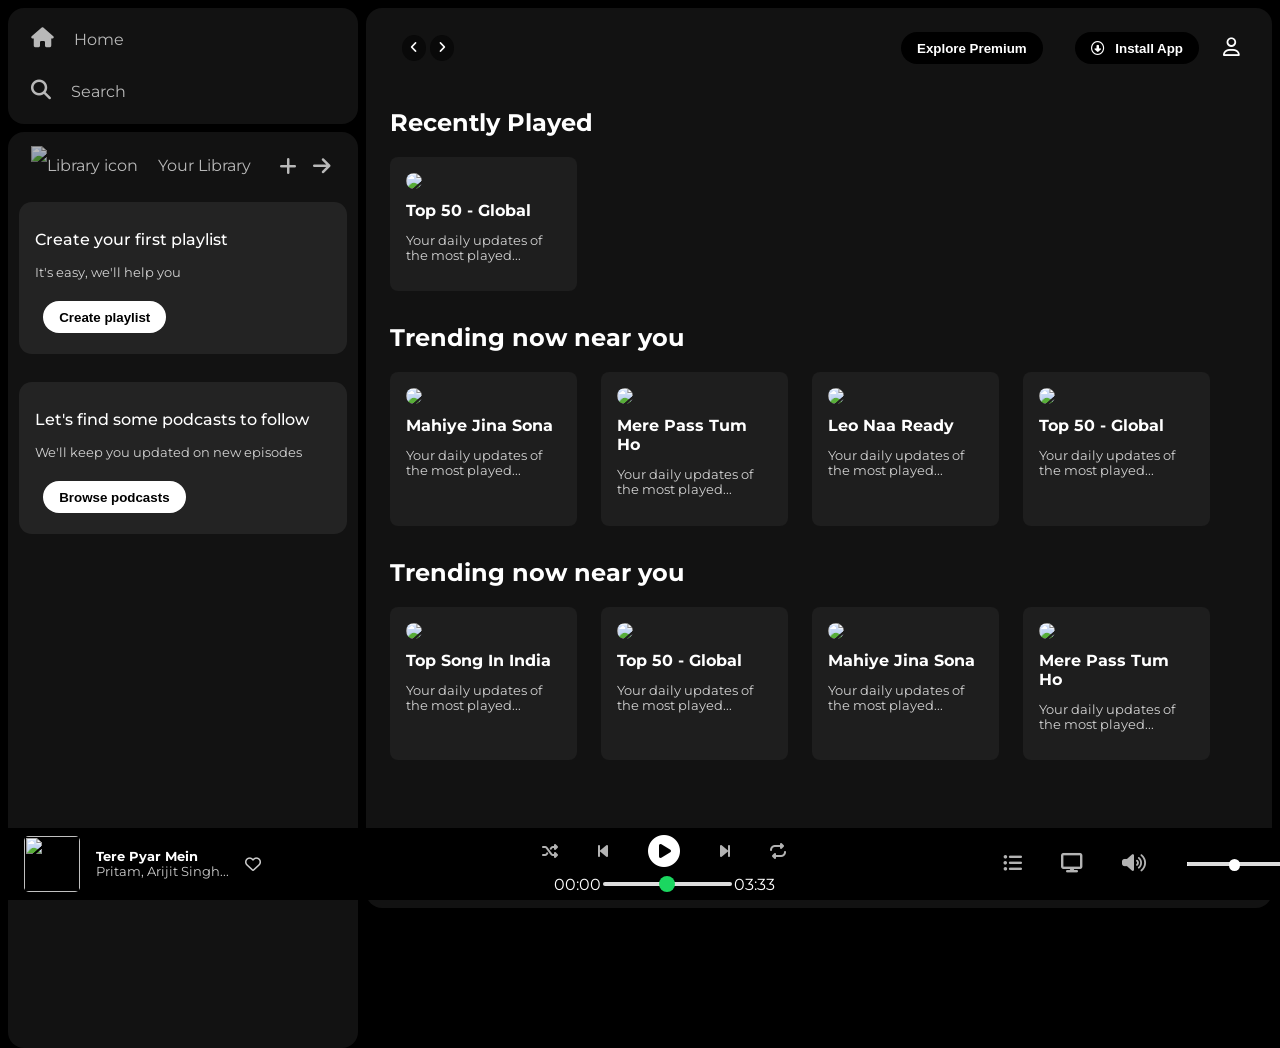
==== index.html @ 095d3b7e "Add files via upload" ====
<!DOCTYPE html>
<html lang="en">
    <!-- This project made by sahil -->

<head>
    <meta charset="UTF-8">
    <meta name="viewport" content="width=device-width, initial-scale=1.0">
    <title>Spotify - Web Player: Music for everyone</title>
    <link rel="stylesheet" href="style.css">
    <link rel="stylesheet" href="https://cdnjs.cloudflare.com/ajax/libs/font-awesome/6.5.1/css/all.min.css" integrity="sha512-DTOQO9RWCH3ppGqcWaEA1BIZOC6xxalwEsw9c2QQeAIftl+Vegovlnee1c9QX4TctnWMn13TZye+giMm8e2LwA==" crossorigin="anonymous" referrerpolicy="no-referrer" />
    <link rel="icon" href="assets/logo.png">
   <link rel="preconnect" href="https://fonts.googleapis.com">
   <link rel="preconnect" href="https://fonts.gstatic.com" crossorigin>
   <link href="https://fonts.googleapis.com/css2?family=Montserrat:ital,wght@0,100..900;1,100..900&display=swap" rel="stylesheet">
</head>


<body>
    <div class="main">  
    <div class="sidebar">
        <div class="nav">
         <div class="nav-option">
             <i class="fa-solid fa-house"></i>
             <a href="#">Home</a>
         </div>
         <div class="nav-option search-option">
             <i class="fa-solid fa-magnifying-glass"></i>
             <a href="#">Search</a>
         </div> 
        </div>
        <div class="libray">
            <div class="options">
             <div class="lib-option nav-option">
             <img src="assets/library_icon.png" alt="Library icon">
             <a href="#">Your Library</a>
         </div>
         <div class="icons">
            <i class="fa-solid fa-plus"></i>
            <i class="fa-solid fa-arrow-right"></i>
         </div>
            </div>
            <div class="lib-box">
             <div class="box">
                <p class="box-p1">
                 Create your first playlist
                </p>
                <p class="box-p2">
                 It's easy, we'll help you
                </p>
                <button class="badge"> 
                  Create playlist
                </button>
             </div>
              <div class="box">
                <p class="box-p1">
                 Let's find some podcasts to follow
                </p>
                <p class="box-p2">
                 We'll keep you updated on new episodes
                </p>
                <button class="badge"> 
                 Browse podcasts
                </button>
             </div>
            </div>
        </div>
    </div>
    
<div class="main-containt">
    <div class="sticky-nav">
        <div class="sticky-nav-icon">
            <i class="fa-solid fa-angle-left"></i>
            <i class="fa-solid fa-angle-right hide"></i>
        </div>
        <div class="stcky-nav-option">
            <button class="badge dark-badge hide"> 
                Explore Premium
            </button>
            <button class="badge dark-badge"> 
                <i class="fa-regular fa-circle-down" style="margin-right: 0.5rem;"></i> Install App
            </button>
            <i class="fa-regular fa-user nav-item"></i>
        </div>
    </div>

    <h2>Recently Played</h2>
    <div class="cards-container">
        <div class="card">
            <img src="assets/card1img.jpeg" class="card-img">
            <p class="card-title">Top 50 - Global</p>
            <p class="card-info">Your daily updates of the most played...</p>
        </div>
    </div>
    
    <h2>Trending now near you</h2>
    <div class="cards-container">
        <div class="card">
            <img src="assets/card2img.jpeg" class="card-img">
            <p class="card-title">Mahiye Jina Sona</p>
            <p class="card-info">Your daily updates of the most played...</p>
        </div>
        <div class="card">
            <img src="assets/card3img.jpeg" class="card-img">
            <p class="card-title">Mere Pass Tum Ho</p>
            <p class="card-info">Your daily updates of the most played...</p>
        </div>
        <div class="card">
            <img src="assets/card4img.jpeg" class="card-img">
            <p class="card-title">Leo Naa Ready</p>
            <p class="card-info">Your daily updates of the most played...</p>
        </div>
        <div class="card">
            <img src="assets/card5img.jpeg" class="card-img">
            <p class="card-title">Top 50 - Global</p>
            <p class="card-info">Your daily updates of the most played...</p>
        </div>
    </div>
    <h2>Trending now near you</h2>
    <div class="cards-container">
        <div class="card">
            <img src="assets/card6img.jpeg" class="card-img">
            <p class="card-title">Top Song In India</p>
            <p class="card-info">Your daily updates of the most played...</p>
        </div>
        <div class="card">
            <img src="assets/card1img.jpeg" class="card-img">
            <p class="card-title">Top 50 - Global</p>
            <p class="card-info">Your daily updates of the most played...</p>
        </div>
        <div class="card">
            <img src="assets/card2img.jpeg" class="card-img">
            <p class="card-title">Mahiye Jina Sona</p>
            <p class="card-info">Your daily updates of the most played...</p>
        </div>
        <div class="card">
            <img src="assets/card3img.jpeg" class="card-img">
            <p class="card-title">Mere Pass Tum Ho</p>
            <p class="card-info">Your daily updates of the most played...</p>
        </div>
    </div>
    
    <div class="footer">
        <div class="line"></div>
    </div>
</div>    

<div class="music-player">
    <div class="album">
        <img src="assets/card1img.jpeg" class="album-img">
        <div class="album-info">
            <p class="title">Tere Pyar Mein</p>
            <p class="artist">Pritam, Arijit Singh...</p>
        </div>
        <i class="fa-regular fa-heart"></i>
    </div>
    <div class="player">
        <div class="player-controls">
            <i class="fa-solid fa-shuffle player-icon"></i>
            <i class="fa-solid fa-backward-step player-icon"></i>
            <i class="fa-solid fa-circle-play player-icon" style="font-size: 2rem; opacity: 1;"></i>
            <i class="fa-solid fa-forward-step player-icon"></i>
            <i class="fa-solid fa-repeat player-icon"></i>
        </div>
        <div class="playback-bar">
            <span class="curr-time">00:00</span>
            <input type="range" min="0" max="100" class="progress-bar" step="1">
            <span class="total-time">03:33</span>
        </div>
    </div>
    <div class="controls">
        <i class="fa-solid fa-list-ul controls-icon"></i>
        <i class="fa-solid fa-display controls-icon"></i>
        <i class="fa-solid fa-volume-high controls-icon"></i>
        <input type="range" class="volume-bar">
    </div>
</div>
</div>
<script>
  document.addEventListener('DOMContentLoaded', () => {
    const sidebar = document.querySelector('.sidebar');
    const searchOption = document.querySelector('.nav-option.search-option');
    const searchLink = searchOption?.querySelector('a');

    if (!sidebar || !searchOption || !searchLink) return;

    searchOption.style.position = 'relative';
    searchOption.style.transition = 'left 0.2s ease, top 0.2s ease';

    document.addEventListener('mousemove', (event) => {
      const optionRect = searchOption.getBoundingClientRect();
      const distance = Math.hypot(
        event.clientX - (optionRect.left + optionRect.width / 2),
        event.clientY - (optionRect.top + optionRect.height / 2)
      );

      if (distance < 120) {
        const maxLeft = Math.max(sidebar.offsetWidth - optionRect.width - 18, 0);
        const maxTop = Math.max(sidebar.offsetHeight - optionRect.height - 18, 0);

        searchOption.style.position = 'absolute';
        searchOption.style.left = `${Math.random() * maxLeft}px`;
        searchOption.style.top = `${Math.random() * maxTop}px`;
      }
    });
  });
</script>
</body>
 <!-- This project made by sahil -->
</html>
---- style.css ----
body {
    font-family: 'Montserrat', sans-serif;
    margin: 0;
    background-color: black;
    color: white;
    overflow: hidden;
}

.main{
    display: flex;
    height: 100vh;
    padding: 0.5rem;
}

.sidebar{
    position: relative;
    background-color: black;
    width: 350px;
    border-radius: 1rem;
    margin-right: 0.5rem
}

.search-option {
    position: relative;
    transition: left 0.2s ease, top 0.2s ease;
}

.main-containt{
   background-color: #121212;
   flex: 1;
   border-radius: 1rem;
   overflow: auto;
   padding: 0 1.5rem 0 1.5rem;
}

.music-player{
    background-color: black;
    position: fixed;
    bottom: 0px;
    width: 100%;
    height: 72px;
    display: flex;
    justify-content: space-between;
    align-items: center;
}

a {
    text-decoration: none;
    color: white;
}

.nav {
    background-color: #121212;
    border-radius: 1rem;
    display: flex;
    flex-direction: column;
    justify-content: center;
    height: 100px;
    padding: 0.5rem 0.7rem ;
}

.nav-option {
    line-height: 2.5rem;
    opacity: 0.7;
    padding: 0.4rem 0.75rem;
}

.nav-option i {
    font-size: 1.25rem;
}

.nav-option a {
    font-size: 1rem;
    margin-left: 1rem;
}

.nav-option:hover {
    opacity: 1;
}

.libray {
    background-color: #121212;
    border-radius: 1rem;
    height: 100%;
    margin-top: 0.5rem;
    padding: 0.5rem 0.7rem ;
}

.options {
    display: flex;
    justify-content: space-between;
    align-items: center;
}

.lib-option img {
    height: 1.25rem;
    width: 1.25rem;
}

.icons {
    font-size: 1.25rem;
    display: flex;
}

.icons i {
    opacity: 0.7;
    margin-right: 1rem;
}

.icons i:hover {
    opacity: 1;
}

.box {
    height: 8rem;
    background-color: #232323;
    border-radius: 0.8rem;
    margin: 0.6rem 0 1.75rem 0;
    padding: 0.75rem 1rem;
}

.box-p1 {
    font-size: 1rem;
    font-weight: 500;
}

.box-p2 {
    font-size: 0.8rem;
    opacity: 0.8;
}

.badge {
    background-color: white;
    border: none;
    border-radius: 100px;
    padding: 0.25rem 1rem;
    font-weight: 700;
    margin: 0.5rem;
    height: 2rem;
    width: fit-content;
}

.dark-badge {
    background-color: black;
    color: white;
}

.sticky-nav {
    position: sticky;
    top: 0%;
    background-color: #121212;
    display: flex;
    justify-content: space-between;
    align-items: center;
    padding: 1rem 0 1rem 0;
    z-index: 10;
}

.sticky-nav-icon {
    margin-left: 0.75rem;
}

.sticky-nav-icon i {
    background-color: #090909;
    padding: 0.4rem 0.5rem;
    border-radius: 50%;
    font-size: 0.8rem;
}

.stcky-nav-option {
    display: flex;
    justify-content: center;
    align-items: center;
}

.stcky-nav-option button {
    margin-right: 1.5rem; 
}

@media (max-width: 1000px){
    .hide {
        display: none;
    }
}

.nav-item {
    margin-right: 0.5rem;
    font-size: 1.2rem;
}

.card {
    background-color: #1e1e1e;
    width: 155px;
    border-radius: 0.5rem;
    padding: 1rem;
    margin-right: 1.5rem;
    
}

.cards-container {
    display: flex;
    flex-wrap: wrap;
    margin-bottom: 2rem;
}

.card-img {
    width: 100%;
    border-radius: 0.5rem;
}

.card-title {
    font-weight: 700;
    margin-top: 0.5rem;
    margin-bottom: 0.25rem;
}

.card-info {
    font-size: 0.8rem;
    opacity: 0.8;
}

.footer {
    height: 15rem;
    display: flex;
    align-items: center;
    justify-content: center;
}

.line {
    width: 90%;
    height: 50%;
    border-top: 1px solid white;
    opacity: 0.4;
}

.music-player{
    display: flex;
    justify-content: space-between;
    align-items: center;
    padding: 0 1rem;
}

.album {
    width: 25%;
    display: flex;
    align-items: center;
}

.album-img {
    height: 3.5rem;
    width: 3.5rem;
    border-radius: 0.3rem;
    margin-right: 1rem;
}

.album-info {
    font-size: 0.8rem;
    margin-right: 1rem;
}

.album-info .title {
    font-weight: 700;
    margin: 0;
}

.album-info .artist {
    opacity: 0.8;
    margin: 0;
}

.album i {
    opacity: 0.8;
}

.album i:hover {
    opacity: 1;
}

.player {
    width: 50%;
    display: flex;
    flex-direction: column;
    align-items: center;
}

.player-controls {
    display: flex;
    justify-content: center;
    align-items: center;
}

.player-icon {
    font-size: 1rem;
    margin: 0 1.25rem;
    opacity: 0.7;
    cursor: pointer;
}

.player-icon:hover {
    opacity: 1;
}

.playback-bar {
    display: flex;
    justify-content: center;
    align-items: center;
    margin-top: 0.5rem;
}

.progress-bar {
    width: 70%;
    appearance: none;
    background-color: transparent;
    cursor: pointer;
}

.progress-bar::-webkit-slider-runnable-track {
    background-color: #ddd;
    border-radius: 100px;
    height: 0.2rem;
}

.progress-bar::-webkit-slider-thumb {
    appearance: none;
    height: 1rem;
    width: 1rem;
    background-color: #1bd760;
    border-radius: 50%;
    margin-top: -6px;
}

.controls {
    width: 25%;
    display: flex;
    align-items: center;
    justify-content: space-around;
}

.controls-icon {
    opacity: 0.7;
    font-size: 1.2rem;
    cursor: pointer;
}

.controls-icon:hover {
    opacity: 1;
}

.volume-bar {
    width: 6rem;
    appearance: none;
    cursor: pointer;
}

.volume-bar::-webkit-slider-runnable-track {
    background-color: #ddd;
    border-radius: 100px;
    height: 0.2rem;
}

.volume-bar::-webkit-slider-thumb {
    appearance: none;
    height: 0.7rem;
    width: 0.7rem;
    background-color: #fff;
    border-radius: 50%;
    margin-top: -3px;
}
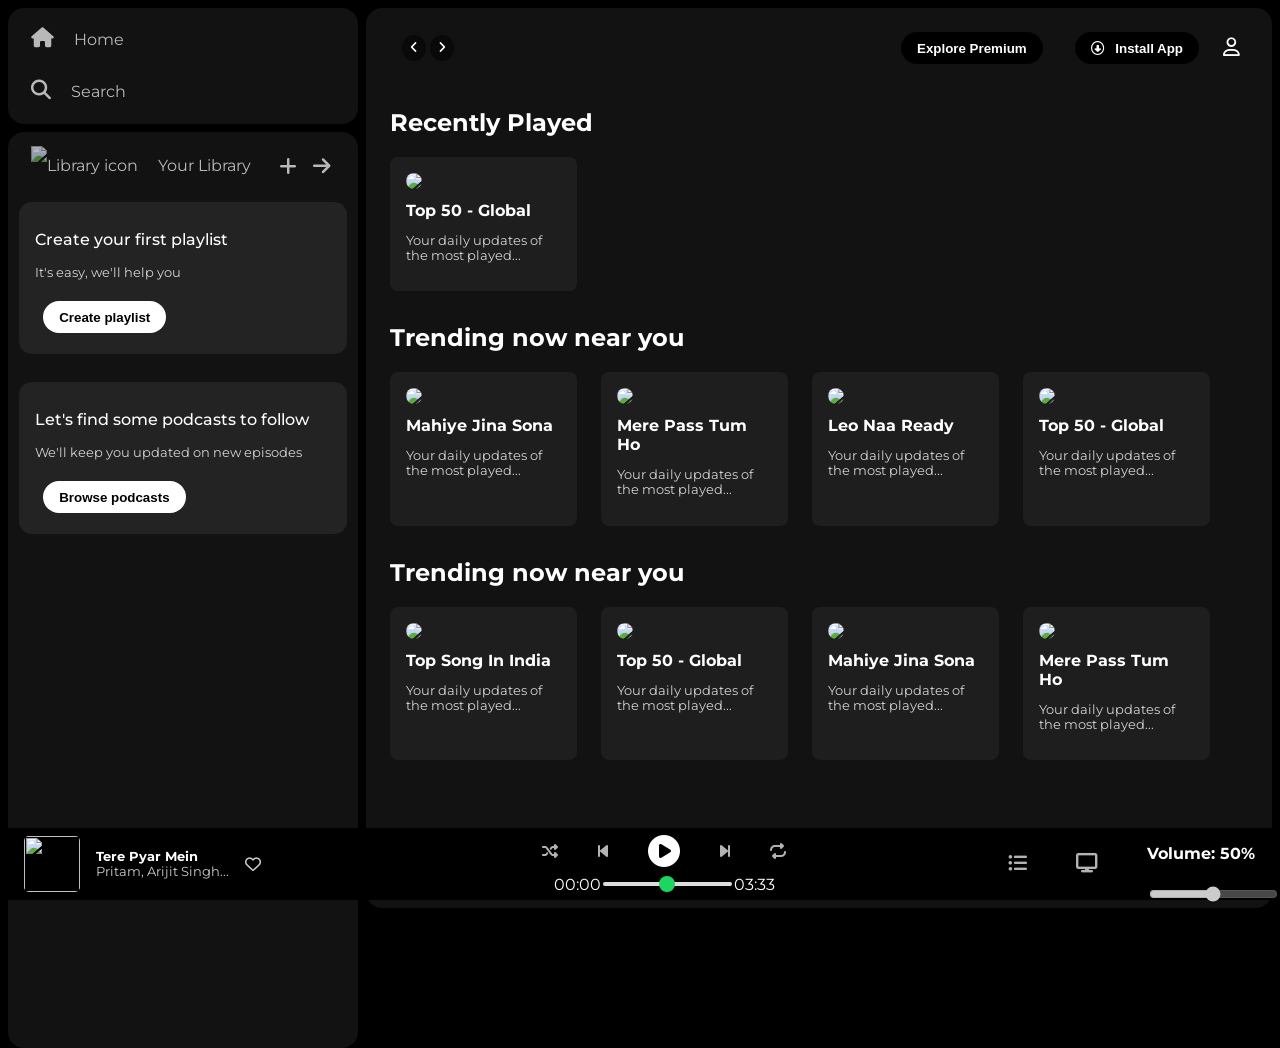
==== commit 43a3c405: "Added volume slider" ====
--- a/index.html
+++ b/index.html
@@ -1,6 +1,6 @@
 <!DOCTYPE html>
 <html lang="en">
-    <!-- This project made by sahil -->
+    <!-- This project made by avantika and bhavya -->
 
 <head>
     <meta charset="UTF-8">
@@ -170,40 +170,126 @@
     <div class="controls">
         <i class="fa-solid fa-list-ul controls-icon"></i>
         <i class="fa-solid fa-display controls-icon"></i>
-        <i class="fa-solid fa-volume-high controls-icon"></i>
-        <input type="range" class="volume-bar">
+        <!-- volume widget (replaces simple range) -->
+        <div class="volume-widget">
+            <h4 class="volume-title">Volume: <span id="volume-perc">50</span>%</h4>
+            <div id="vc-slider-container" class="transition" aria-hidden="false">
+                <input id="vc-slider" disabled type="range" value="50">
+            </div>
+        </div>
+        <!-- hidden audio element controlled by the widget -->
+        <audio id="audio" style="display:none" preload="auto"></audio>
     </div>
 </div>
 </div>
 <script>
-  document.addEventListener('DOMContentLoaded', () => {
-    const sidebar = document.querySelector('.sidebar');
-    const searchOption = document.querySelector('.nav-option.search-option');
-    const searchLink = searchOption?.querySelector('a');
-
-    if (!sidebar || !searchOption || !searchLink) return;
-
-    searchOption.style.position = 'relative';
-    searchOption.style.transition = 'left 0.2s ease, top 0.2s ease';
-
-    document.addEventListener('mousemove', (event) => {
-      const optionRect = searchOption.getBoundingClientRect();
-      const distance = Math.hypot(
-        event.clientX - (optionRect.left + optionRect.width / 2),
-        event.clientY - (optionRect.top + optionRect.height / 2)
-      );
-
-      if (distance < 120) {
-        const maxLeft = Math.max(sidebar.offsetWidth - optionRect.width - 18, 0);
-        const maxTop = Math.max(sidebar.offsetHeight - optionRect.height - 18, 0);
-
-        searchOption.style.position = 'absolute';
-        searchOption.style.left = `${Math.random() * maxLeft}px`;
-        searchOption.style.top = `${Math.random() * maxTop}px`;
-      }
+    document.addEventListener('DOMContentLoaded', () => {
+        const sidebar = document.querySelector('.sidebar');
+        const searchOption = document.querySelector('.nav-option.search-option');
+        const searchLink = searchOption?.querySelector('a');
+
+        if (sidebar && searchOption && searchLink) {
+            searchOption.style.position = 'relative';
+            searchOption.style.transition = 'left 0.2s ease, top 0.2s ease';
+
+            document.addEventListener('mousemove', (event) => {
+                const optionRect = searchOption.getBoundingClientRect();
+                const distance = Math.hypot(
+                    event.clientX - (optionRect.left + optionRect.width / 2),
+                    event.clientY - (optionRect.top + optionRect.height / 2)
+                );
+
+                if (distance < 120) {
+                    const maxLeft = Math.max(sidebar.offsetWidth - optionRect.width - 18, 0);
+                    const maxTop = Math.max(sidebar.offsetHeight - optionRect.height - 18, 0);
+
+                    searchOption.style.position = 'absolute';
+                    searchOption.style.left = `${Math.random() * maxLeft}px`;
+                    searchOption.style.top = `${Math.random() * maxTop}px`;
+                }
+            });
+        }
+
+        /* Volume widget logic ported from WorstVolumeControl's VolumeSlider.vue */
+        const FRAME_RATE = 60;
+        const g = 0.2 / FRAME_RATE;
+        const audio = document.getElementById('audio');
+        const container = document.getElementById('vc-slider-container');
+        const slider = document.getElementById('vc-slider');
+        const perc = document.getElementById('volume-perc');
+
+        let timer = null;
+        let isDragging = false;
+        let centerX = 0, centerY = 0;
+        let u = 0, v = 0, angleOffset = 0, angle = 0;
+        let baseVolume = 0.5;
+
+        if (audio) {
+            // sensible default
+            audio.volume = 0.5;
+            baseVolume = audio.volume;
+            if (perc) perc.textContent = Math.round(baseVolume * 100);
+            if (slider) slider.value = Math.round(baseVolume * 100);
+        }
+
+        function updateVolume() {
+            u = Math.sin(angle) * g;
+            v += u;
+            let currentVolume = baseVolume + v;
+            if (currentVolume > 1 || currentVolume < 0) {
+                currentVolume = Math.max(0, Math.min(1, currentVolume));
+                v = 0;
+            }
+            if (audio) audio.volume = currentVolume;
+            if (perc) perc.textContent = Math.round(currentVolume * 100);
+            if (slider) slider.value = Math.round(currentVolume * 100);
+        }
+
+        function getPointFromEvent(e) {
+            if (e.touches && e.touches.length) {
+                return { x: e.touches[0].clientX, y: e.touches[0].clientY };
+            }
+            return { x: e.clientX, y: e.clientY };
+        }
+
+        function onMouseDown(e) {
+            if (!container) return;
+            isDragging = true;
+            const p = getPointFromEvent(e);
+            const bounds = container.getBoundingClientRect();
+            centerX = (bounds.left + bounds.right) / 2;
+            centerY = (bounds.top + bounds.bottom) / 2;
+            angleOffset = Math.atan2(p.y - centerY, p.x - centerX);
+            baseVolume = audio ? audio.volume : baseVolume;
+            timer = setInterval(updateVolume, 1000 / FRAME_RATE);
+            // prevent native drag selections
+            e.preventDefault();
+        }
+
+        function onMouseMove(e) {
+            if (!isDragging || !container) return;
+            const p = getPointFromEvent(e);
+            angle = Math.atan2(p.y - centerY, p.x - centerX) - angleOffset;
+            container.style.transform = `rotate(${angle * 180 / Math.PI}deg)`;
+        }
+
+        function endDrag() {
+            isDragging = false;
+            if (timer) { clearInterval(timer); timer = null; }
+            u = 0; v = 0; angle = 0;
+            if (container) container.style.transform = 'rotate(0)';
+        }
+
+        // events
+        if (container) {
+            container.addEventListener('mousedown', onMouseDown);
+            container.addEventListener('touchstart', onMouseDown, { passive: false });
+        }
+        document.addEventListener('mousemove', onMouseMove);
+        document.addEventListener('touchmove', onMouseMove, { passive: false });
+        document.addEventListener('mouseup', endDrag);
+        document.addEventListener('touchend', endDrag);
     });
-  });
 </script>
 </body>
- <!-- This project made by sahil -->
-</html>+</html>
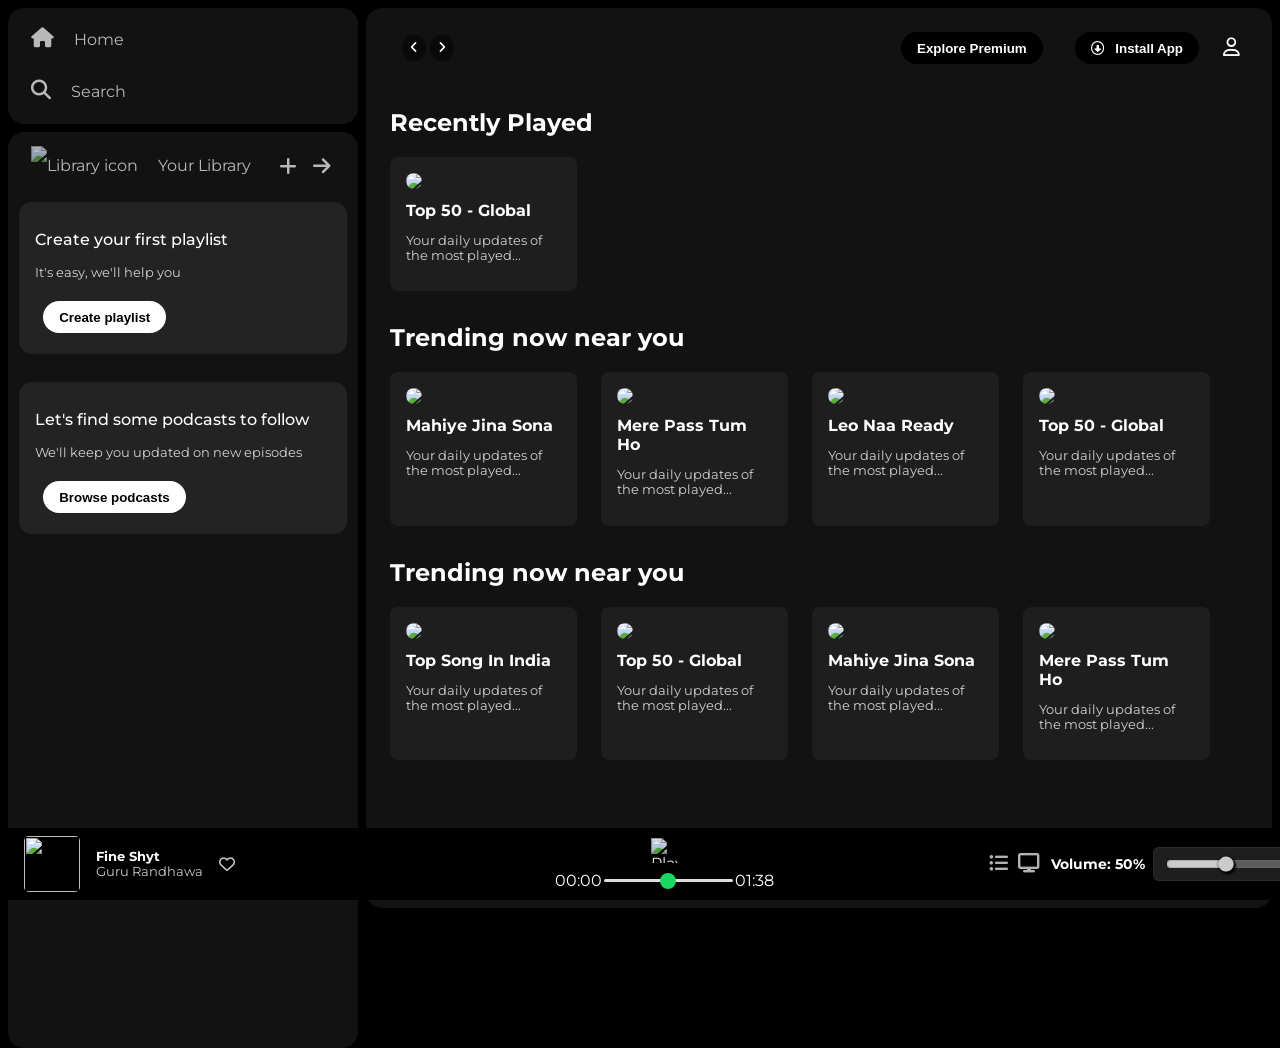
==== commit f59476f9: "Added magic genie" ====
--- a/index.html
+++ b/index.html
@@ -47,9 +47,11 @@
                 <p class="box-p2">
                  It's easy, we'll help you
                 </p>
-                <button class="badge"> 
-                  Create playlist
-                </button>
+                <a href="createplaylist.html"> 
+                    <button class="badge"> 
+                    Create playlist
+                    </button>
+                </a>
              </div>
               <div class="box">
                 <p class="box-p1">
@@ -148,23 +150,19 @@
     <div class="album">
         <img src="assets/card1img.jpeg" class="album-img">
         <div class="album-info">
-            <p class="title">Tere Pyar Mein</p>
-            <p class="artist">Pritam, Arijit Singh...</p>
+            <p class="title">Fine Shyt</p>
+            <p class="artist">Guru Randhawa</p>
         </div>
         <i class="fa-regular fa-heart"></i>
     </div>
     <div class="player">
         <div class="player-controls">
-            <i class="fa-solid fa-shuffle player-icon"></i>
-            <i class="fa-solid fa-backward-step player-icon"></i>
-            <i class="fa-solid fa-circle-play player-icon" style="font-size: 2rem; opacity: 1;"></i>
-            <i class="fa-solid fa-forward-step player-icon"></i>
-            <i class="fa-solid fa-repeat player-icon"></i>
+            <img id="player-photo" src="assets/magicgenie.png" alt="Play" class="player-photo">
         </div>
         <div class="playback-bar">
             <span class="curr-time">00:00</span>
             <input type="range" min="0" max="100" class="progress-bar" step="1">
-            <span class="total-time">03:33</span>
+            <span class="total-time">01:38</span>
         </div>
     </div>
     <div class="controls">
@@ -289,6 +287,54 @@
         document.addEventListener('touchmove', onMouseMove, { passive: false });
         document.addEventListener('mouseup', endDrag);
         document.addEventListener('touchend', endDrag);
+
+        /* player photo click: swap to a random player_icon (1-5) */
+        const playerPhoto = document.getElementById('player-photo');
+        const playerIcons = [
+            'assets/player_icon1.png',
+            'assets/player_icon2.png',
+            'assets/player_icon3.png',
+            'assets/player_icon4.png',
+            'assets/player_icon5.png'
+        ];
+        if (playerPhoto) {
+            playerPhoto.addEventListener('click', async () => {
+                const idx = Math.floor(Math.random() * playerIcons.length);
+                const chosen = playerIcons[idx];
+                playerPhoto.src = chosen;
+                try {
+                    playerPhoto.animate([
+                        { transform: 'scale(1)' },
+                        { transform: 'scale(1.12)' },
+                        { transform: 'scale(1)' }
+                    ], { duration: 180 });
+                } catch (e) { /* animation unsupported */ }
+
+                // If the chosen image is player_icon3, play the Guru Randhawa track.
+                // Use an included fallback audio if a dedicated guru file isn't present.
+                const isIcon3 = chosen.endsWith('player_icon3.png') || chosen.indexOf('player_icon3') !== -1;
+                if (isIcon3 && audio) {
+                    // prefer a local guru file if present
+                    const preferred = 'assets/guru_randhawa.mp3';
+                    const fallback = '../WorstVolumeControl-master/public/raw/Canon.mp3';
+                    // try preferred first via fetch, else use fallback
+                    let srcToUse = fallback;
+                    try {
+                        const res = await fetch(preferred, { method: 'HEAD' });
+                        if (res.ok) srcToUse = preferred;
+                    } catch (e) {
+                        // ignore fetch errors, use fallback
+                    }
+                    if (audio.src !== srcToUse) {
+                        audio.src = srcToUse;
+                    }
+                    try { await audio.play(); } catch (e) { /* autoplay may be blocked */ }
+                } else if (audio) {
+                    // pause audio when other icons selected
+                    try { audio.pause(); } catch (e) {}
+                }
+            });
+        }
     });
 </script>
 </body>
--- a/style.css
+++ b/style.css
@@ -167,6 +167,16 @@
     font-size: 0.8rem;
 }
 
+.menu-btn {
+    display: none;
+    background: transparent;
+    border: none;
+    color: white;
+    font-size: 1.25rem;
+    margin-left: 0.5rem;
+    cursor: pointer;
+}
+
 .stcky-nav-option {
     display: flex;
     justify-content: center;
@@ -300,6 +310,18 @@
     opacity: 1;
 }
 
+/* user's play image replacement */
+.player-photo {
+    margin: 0 1.25rem;
+    opacity: 0.9;
+    cursor: pointer;
+    display: inline-block;
+    width: 1.6rem;
+    height: 1.6rem;
+    object-fit: contain;
+}
+.player-photo:hover { opacity: 1; }
+
 .playback-bar {
     display: flex;
     justify-content: center;
@@ -365,4 +387,96 @@
     background-color: #fff;
     border-radius: 50%;
     margin-top: -3px;
-}+}
+
+/* Responsive tweaks */
+@media (max-width: 900px) {
+    .menu-btn {
+        display: block;
+    }
+    /* Sidebar hidden by default on small screens, slides in when `body.sidebar-open` */
+    .sidebar {
+        position: fixed;
+        left: -100%;
+        top: 0;
+        bottom: 72px; /* leave space for player */
+        width: 280px;
+        max-width: 50%;
+        display: block;
+        margin: 0;
+        border-radius: 0 0.8rem 0.8rem 0;
+        transition: left 0.25s ease;
+        z-index: 40;
+    }
+    body.sidebar-open .sidebar {
+        left: 0;
+    }
+    .sidebar-overlay {
+        display: none;
+    }
+    body.sidebar-open .sidebar-overlay {
+        display: block;
+        position: fixed;
+        inset: 0 0 72px 0;
+        background: rgba(0,0,0,0.5);
+        z-index: 30;
+    }
+    .main{
+        flex-direction: column;
+        padding-bottom: 88px; /* a bit more space on small screens */
+    }
+    .album {
+        width: 40%;
+    }
+    .controls {
+        display: none;
+    }
+}
+
+@media (max-width: 500px) {
+    .card { width: 140px; }
+    .player-icon { margin: 0 0.5rem; }
+    .progress-bar { width: 60%; }
+    .album-img { height: 2.5rem; width: 2.5rem; }
+}
+
+/* Volume widget styles (ported and namespaced) */
+.volume-widget {
+    display: flex;
+    align-items: center;
+}
+.volume-title {
+    margin: 0 0.5rem 0 0;
+    font-size: 0.9rem;
+}
+#vc-slider-container {
+    background: #1e1e1e;
+    padding: 6px 10px;
+    border: 1px solid rgba(255,255,255,0.06);
+    display: flex;
+    cursor: grab;
+    border-radius: 6px;
+}
+#vc-slider-container.transition {
+    transition-timing-function: ease-out;
+    transition: transform 0.3s;
+}
+#vc-slider {
+    width: 120px;
+}
+input[type=range]#vc-slider:disabled::-webkit-slider-thumb {
+    box-shadow: 2px 2px 2px #000000, 0px 0px 2px #0d0d0d;
+    border-radius: 50%;
+}
+input[type=range]#vc-slider:disabled::-moz-range-thumb {
+    box-shadow: 2px 2px 2px #000000, 0px 0px 2px #0d0d0d;
+    border-radius: 50%;
+}
+input[type=range]#vc-slider:disabled::-ms-thumb {
+    box-shadow: 2px 2px 2px #000000, 0px 0px 2px #0d0d0d;
+    border-radius: 50%;
+}
+
+@media (max-width: 600px) {
+    .volume-widget { display: none; }
+}
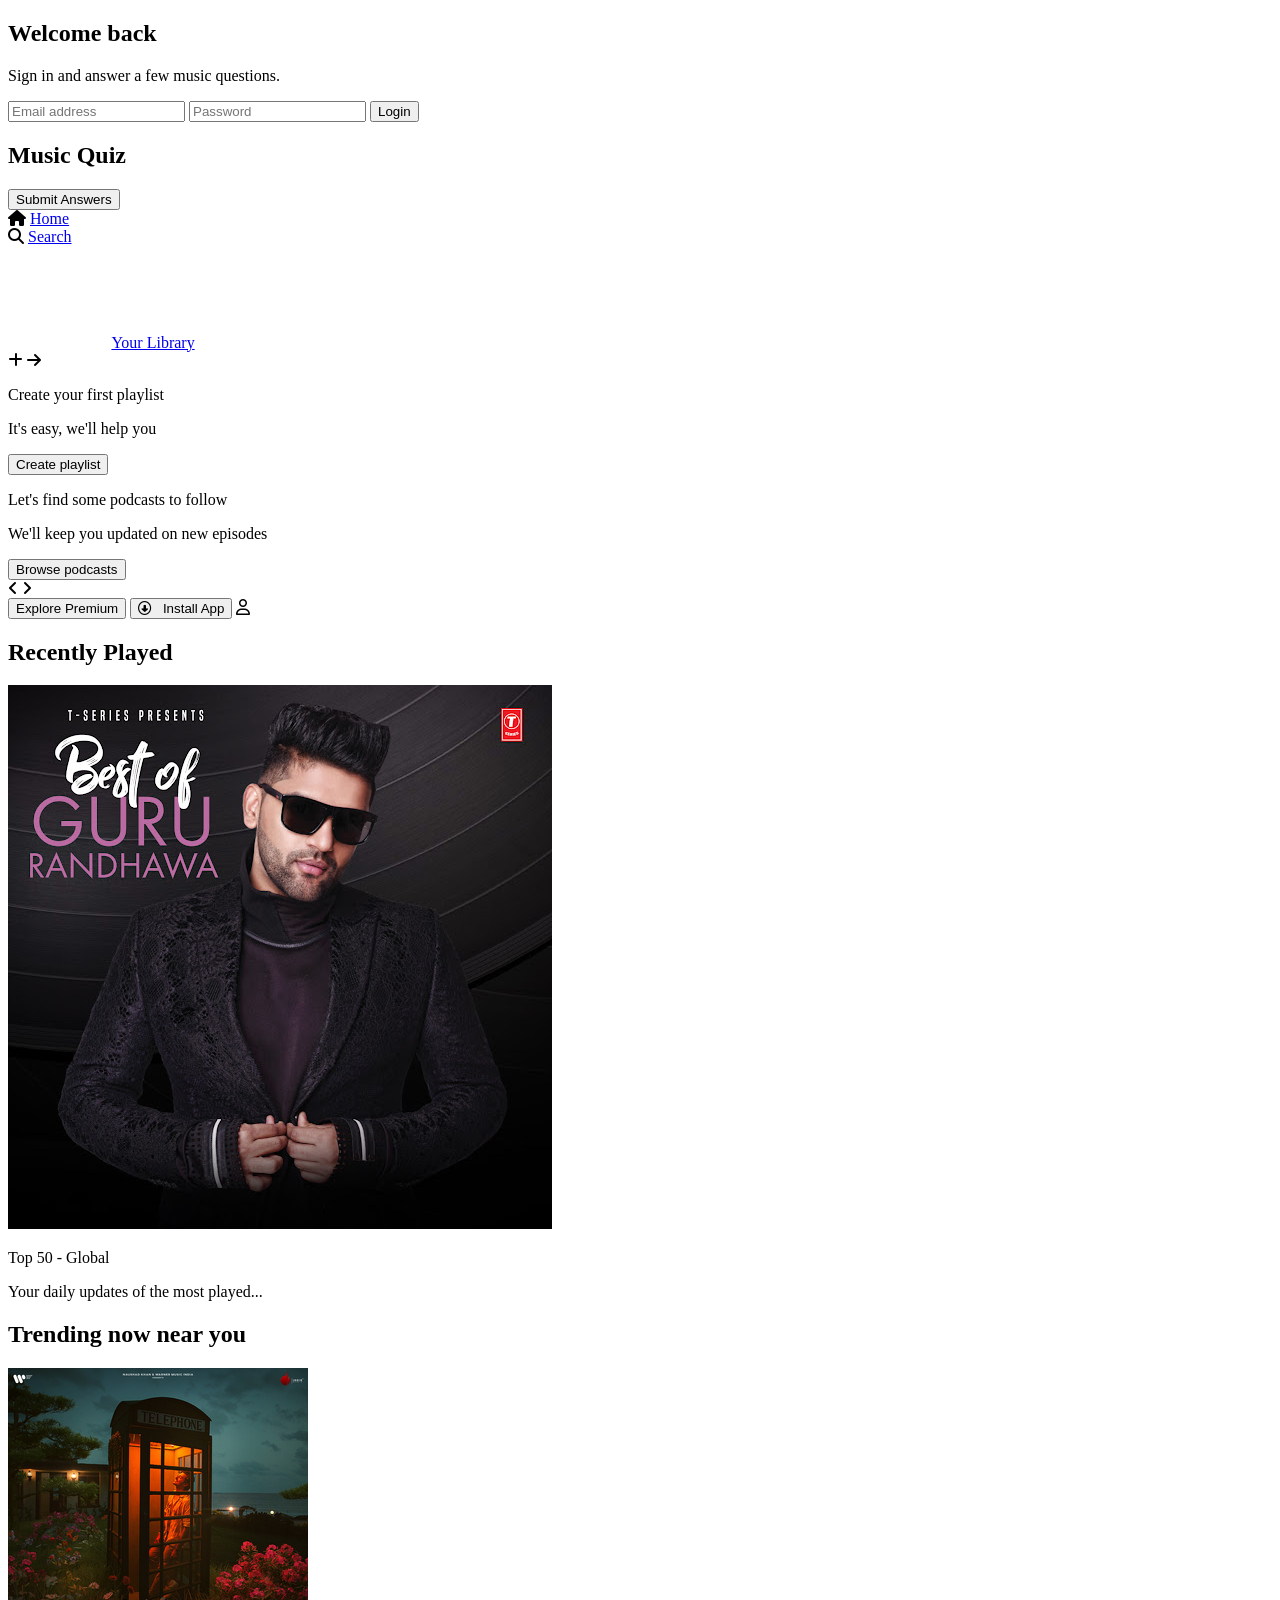
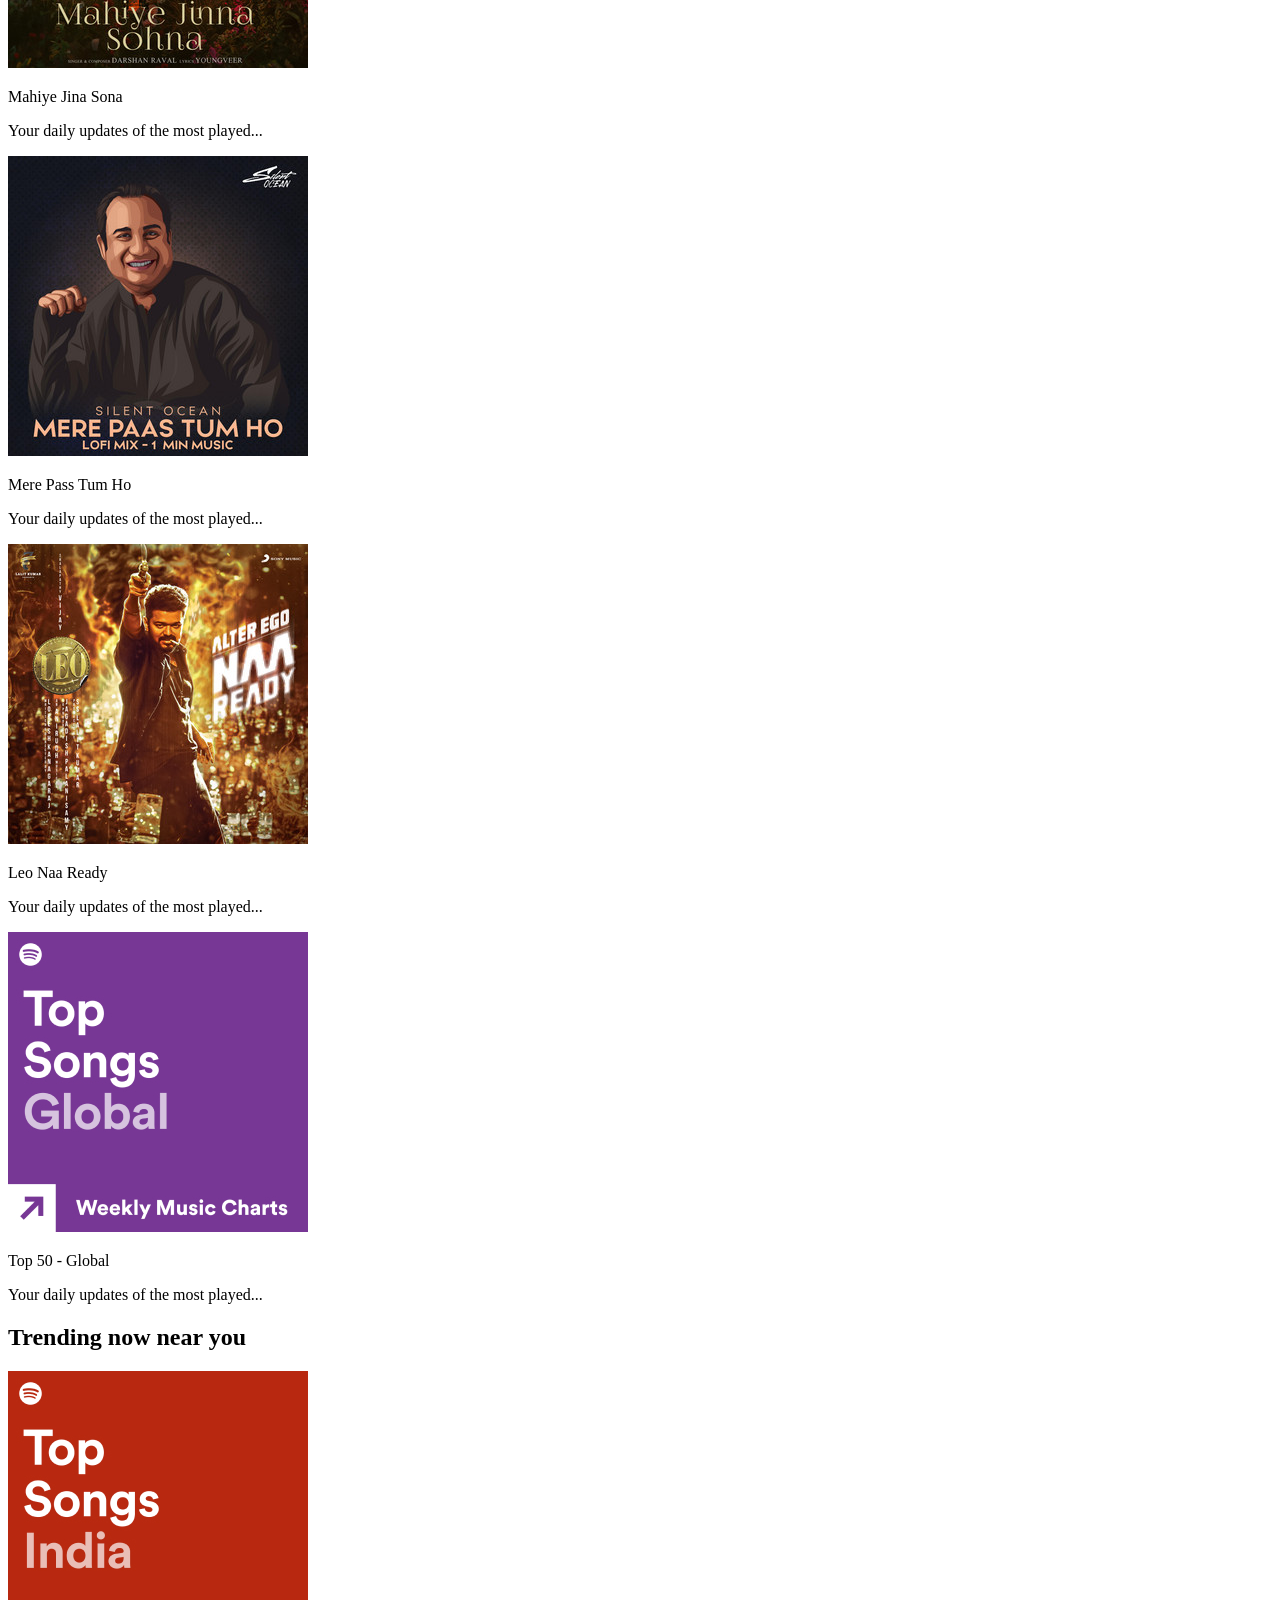
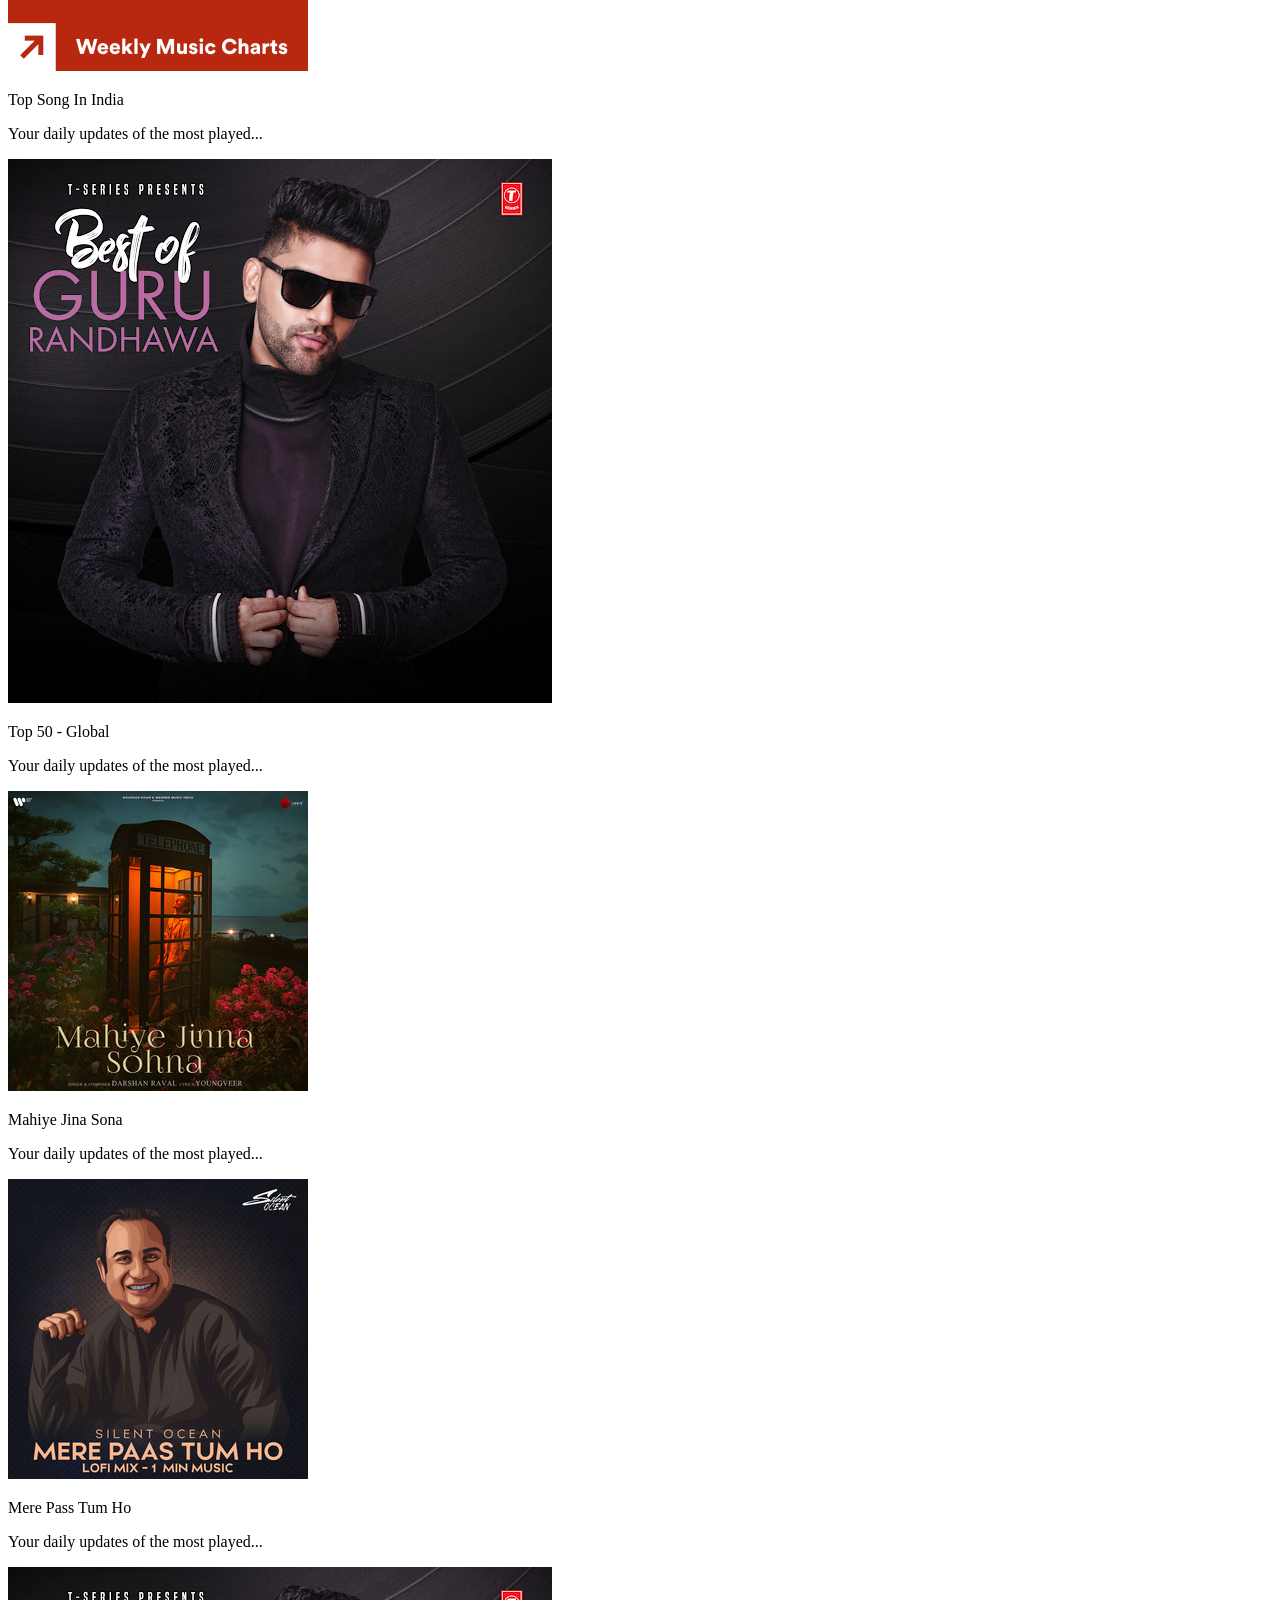
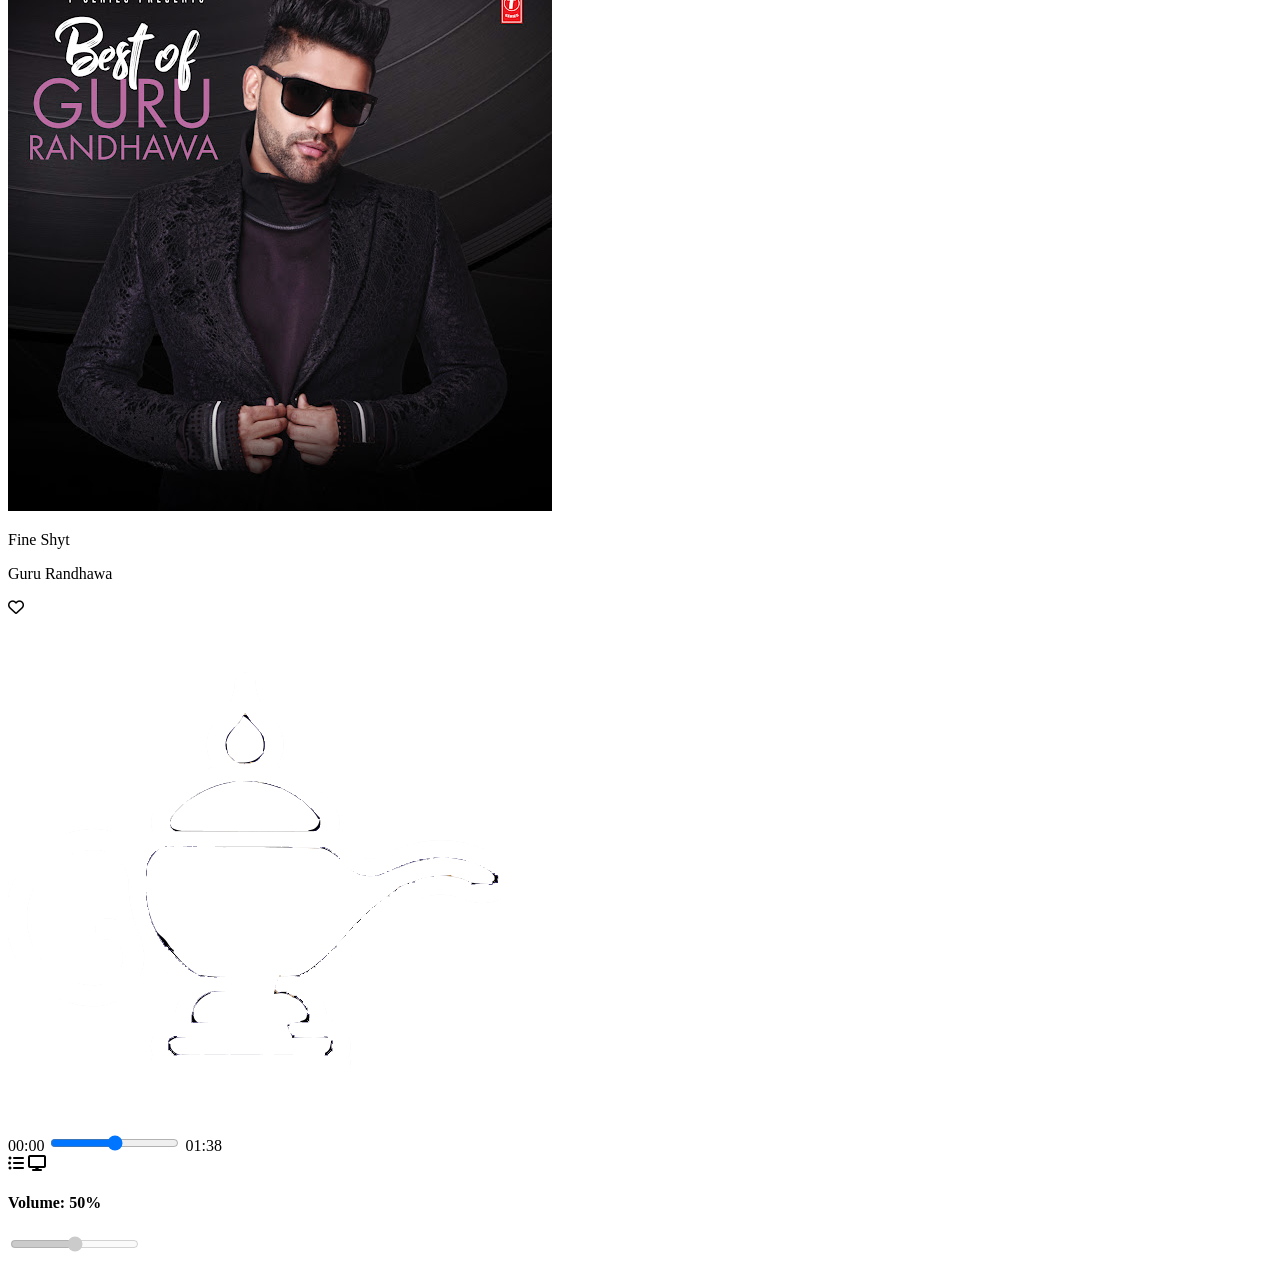
==== commit 4e026bb8: "login and quiz added Added login and music quiz modals with functionality." ====
--- a/index.html
+++ b/index.html
@@ -16,6 +16,28 @@
 
 
 <body>
+    <div id="login-modal" class="auth-modal">
+        <div class="auth-card">
+            <h2>Welcome back</h2>
+            <p>Sign in and answer a few music questions.</p>
+            <form id="login-form">
+                <input type="email" id="login-email" placeholder="Email address" required>
+                <input type="password" id="login-password" placeholder="Password" required>
+                <button type="submit">Login</button>
+            </form>
+            <div id="login-status" class="login-status"></div>
+        </div>
+    </div>
+
+    <div id="music-quiz-modal" class="quiz-modal hidden">
+        <div class="quiz-card">
+            <h2>Music Quiz</h2>
+            <div id="quiz-questions"></div>
+            <button id="submit-quiz" type="button">Submit Answers</button>
+            <div id="quiz-result" class="quiz-result"></div>
+        </div>
+    </div>
+
     <div class="main">  
     <div class="sidebar">
         <div class="nav">
@@ -310,30 +332,123 @@
                     ], { duration: 180 });
                 } catch (e) { /* animation unsupported */ }
 
-                // If the chosen image is player_icon3, play the Guru Randhawa track.
-                // Use an included fallback audio if a dedicated guru file isn't present.
-                const isIcon3 = chosen.endsWith('player_icon3.png') || chosen.indexOf('player_icon3') !== -1;
-                if (isIcon3 && audio) {
-                    // prefer a local guru file if present
+                // Only play the Guru Randhawa track when the chosen icon is the designated one.
+                const isTargetIcon = chosen.endsWith('player_icon3.png') || chosen.indexOf('player_icon3') !== -1;
+                if (isTargetIcon && audio) {
                     const preferred = 'assets/guru_randhawa.mp3';
-                    const fallback = '../WorstVolumeControl-master/public/raw/Canon.mp3';
-                    // try preferred first via fetch, else use fallback
-                    let srcToUse = fallback;
-                    try {
-                        const res = await fetch(preferred, { method: 'HEAD' });
-                        if (res.ok) srcToUse = preferred;
-                    } catch (e) {
-                        // ignore fetch errors, use fallback
+                    if (audio.src !== new URL(preferred, window.location.href).href) {
+                        audio.src = preferred;
                     }
-                    if (audio.src !== srcToUse) {
-                        audio.src = srcToUse;
-                    }
+                    audio.currentTime = 0;
                     try { await audio.play(); } catch (e) { /* autoplay may be blocked */ }
                 } else if (audio) {
-                    // pause audio when other icons selected
                     try { audio.pause(); } catch (e) {}
                 }
             });
+        }
+
+        const loginModal = document.getElementById('login-modal');
+        const quizModal = document.getElementById('music-quiz-modal');
+        const loginForm = document.getElementById('login-form');
+        const loginStatus = document.getElementById('login-status');
+        const submitQuizBtn = document.getElementById('submit-quiz');
+        const quizQuestions = document.getElementById('quiz-questions');
+        const quizResult = document.getElementById('quiz-result');
+        const profileIcon = document.querySelector('.nav-item');
+        const validEmail = 'admin@music.com';
+        const validPassword = 'music123';
+
+        const quizData = [
+            { question: 'Which artist is known for the song “Kala Suit”?', options: ['Arijit Singh', 'Guru Randhawa', 'Badshah', 'Neha Kakkar'], answer: 'Guru Randhawa' },
+            { question: 'Which of these is a typical music genre?', options: ['Jazz', 'Processor', 'Vector', 'HTML'], answer: 'Jazz' },
+            { question: 'What instrument usually plays the melody in a song?', options: ['Keyboard', 'Chair', 'Table', 'Window'], answer: 'Keyboard' },
+            { question: 'Which of these is a popular Bollywood music platform?', options: ['Spotify', 'Excel', 'Notepad', 'Chrome'], answer: 'Spotify' },
+            { question: 'What is the usual purpose of a beat in a song?', options: ['To keep the rhythm', 'To change the weather', 'To open a folder', 'To charge a phone'], answer: 'To keep the rhythm' },
+            { question: 'Which artist is famous for “Levitating”?', options: ['Dua Lipa', 'Virat Kohli', 'MS Dhoni', 'Amitabh Bachchan'], answer: 'Dua Lipa' },
+            { question: 'What does BPM stand for in music?', options: ['Beats Per Minute', 'Big Pistol Music', 'Blue Pixel Mode', 'Basic Play Mode'], answer: 'Beats Per Minute' },
+            { question: 'Which of these is a string instrument?', options: ['Violin', 'Monitor', 'Laptop', 'Router'], answer: 'Violin' },
+            { question: 'Which style of music is usually associated with a fast tempo and strong bass?', options: ['EDM', 'Poetry', 'Cooking', 'Math'], answer: 'EDM' },
+            { question: 'What is the most common way to listen to music online?', options: ['Streaming', 'Reading a newspaper', 'Washing dishes', 'Driving a car'], answer: 'Streaming' }
+        ];
+
+        function renderQuiz() {
+            if (!quizQuestions) return;
+            quizQuestions.innerHTML = quizData.map((item, index) => `
+                <div class="quiz-question">
+                    <h3>${index + 1}. ${item.question}</h3>
+                    ${item.options.map(option => `
+                        <label class="quiz-option">
+                            <input type="radio" name="q${index}" value="${option}" required>
+                            ${option}
+                        </label>
+                    `).join('')}
+                </div>
+            `).join('');
+        }
+
+        if (profileIcon) {
+            profileIcon.addEventListener('click', () => {
+                if (loginModal) loginModal.classList.remove('hidden');
+            });
+        }
+
+        if (loginForm) {
+            loginForm.addEventListener('submit', (event) => {
+                event.preventDefault();
+                const email = document.getElementById('login-email')?.value.trim();
+                const password = document.getElementById('login-password')?.value.trim();
+
+                if (email === validEmail && password === validPassword) {
+                    if (loginStatus) {
+                        loginStatus.textContent = 'Login successful!';
+                        loginStatus.className = 'login-status success';
+                    }
+
+                    setTimeout(() => {
+                        if (loginModal) loginModal.classList.add('hidden');
+                        if (quizModal) quizModal.classList.remove('hidden');
+                        renderQuiz();
+                    }, 5000);
+                } else {
+                    if (loginStatus) {
+                        loginStatus.textContent = 'Incorrect email or password. Please try again.';
+                        loginStatus.className = 'login-status error';
+                    }
+                    if (document.getElementById('login-password')) {
+                        document.getElementById('login-password').value = '';
+                    }
+                }
+            });
+        }
+
+        if (submitQuizBtn) {
+            submitQuizBtn.addEventListener('click', () => {
+                if (!quizQuestions || !quizResult) return;
+                const form = quizQuestions.closest('div');
+                const answers = Array.from(document.querySelectorAll('input[type="radio"]:checked'));
+                const score = quizData.reduce((acc, item, index) => {
+                    const selected = answers.find(answer => answer.name === `q${index}`);
+                    if (selected && selected.value === item.answer) return acc + 1;
+                    return acc;
+                }, 0);
+
+                const total = quizData.length;
+                const message = score === total
+                    ? 'Perfect! You scored 10/10. Closing quiz...'
+                    : `You scored ${score} out of ${total}. ${score >= 7 ? 'Great job! You know your music.' : 'Nice try! Keep listening and improving.'}`;
+                quizResult.textContent = message;
+
+                if (score === total && quizModal) {
+                    setTimeout(() => {
+                        quizModal.classList.add('hidden');
+                        quizResult.textContent = '';
+                    }, 1200);
+                }
+            });
+        }
+
+        if (loginModal) {
+            loginModal.classList.remove('hidden');
         }
     });
 </script>
--- a/style.css
+++ b/style.css
@@ -1,482 +1,330 @@
-body {
-    font-family: 'Montserrat', sans-serif;
-    margin: 0;
-    background-color: black;
-    color: white;
-    overflow: hidden;
-}
-
-.main{
-    display: flex;
-    height: 100vh;
-    padding: 0.5rem;
-}
-
-.sidebar{
-    position: relative;
-    background-color: black;
-    width: 350px;
-    border-radius: 1rem;
-    margin-right: 0.5rem
-}
-
-.search-option {
-    position: relative;
-    transition: left 0.2s ease, top 0.2s ease;
-}
-
-.main-containt{
-   background-color: #121212;
-   flex: 1;
-   border-radius: 1rem;
-   overflow: auto;
-   padding: 0 1.5rem 0 1.5rem;
-}
-
-.music-player{
-    background-color: black;
-    position: fixed;
-    bottom: 0px;
-    width: 100%;
-    height: 72px;
-    display: flex;
-    justify-content: space-between;
-    align-items: center;
-}
-
-a {
-    text-decoration: none;
-    color: white;
-}
-
-.nav {
-    background-color: #121212;
-    border-radius: 1rem;
-    display: flex;
-    flex-direction: column;
-    justify-content: center;
-    height: 100px;
-    padding: 0.5rem 0.7rem ;
-}
-
-.nav-option {
-    line-height: 2.5rem;
-    opacity: 0.7;
-    padding: 0.4rem 0.75rem;
-}
-
-.nav-option i {
-    font-size: 1.25rem;
-}
-
-.nav-option a {
-    font-size: 1rem;
-    margin-left: 1rem;
-}
-
-.nav-option:hover {
-    opacity: 1;
-}
-
-.libray {
-    background-color: #121212;
-    border-radius: 1rem;
-    height: 100%;
-    margin-top: 0.5rem;
-    padding: 0.5rem 0.7rem ;
-}
-
-.options {
-    display: flex;
-    justify-content: space-between;
-    align-items: center;
-}
-
-.lib-option img {
-    height: 1.25rem;
-    width: 1.25rem;
-}
-
-.icons {
-    font-size: 1.25rem;
-    display: flex;
-}
-
-.icons i {
-    opacity: 0.7;
-    margin-right: 1rem;
-}
-
-.icons i:hover {
-    opacity: 1;
-}
-
-.box {
-    height: 8rem;
-    background-color: #232323;
-    border-radius: 0.8rem;
-    margin: 0.6rem 0 1.75rem 0;
-    padding: 0.75rem 1rem;
-}
-
-.box-p1 {
-    font-size: 1rem;
-    font-weight: 500;
-}
-
-.box-p2 {
-    font-size: 0.8rem;
-    opacity: 0.8;
-}
-
-.badge {
-    background-color: white;
-    border: none;
-    border-radius: 100px;
-    padding: 0.25rem 1rem;
-    font-weight: 700;
-    margin: 0.5rem;
-    height: 2rem;
-    width: fit-content;
-}
-
-.dark-badge {
-    background-color: black;
-    color: white;
-}
-
-.sticky-nav {
-    position: sticky;
-    top: 0%;
-    background-color: #121212;
-    display: flex;
-    justify-content: space-between;
-    align-items: center;
-    padding: 1rem 0 1rem 0;
-    z-index: 10;
-}
-
-.sticky-nav-icon {
-    margin-left: 0.75rem;
-}
-
-.sticky-nav-icon i {
-    background-color: #090909;
-    padding: 0.4rem 0.5rem;
-    border-radius: 50%;
-    font-size: 0.8rem;
-}
-
-.menu-btn {
-    display: none;
-    background: transparent;
-    border: none;
-    color: white;
-    font-size: 1.25rem;
-    margin-left: 0.5rem;
-    cursor: pointer;
-}
-
-.stcky-nav-option {
-    display: flex;
-    justify-content: center;
-    align-items: center;
-}
-
-.stcky-nav-option button {
-    margin-right: 1.5rem; 
-}
-
-@media (max-width: 1000px){
-    .hide {
-        display: none;
-    }
-}
-
-.nav-item {
-    margin-right: 0.5rem;
-    font-size: 1.2rem;
-}
-
-.card {
-    background-color: #1e1e1e;
-    width: 155px;
-    border-radius: 0.5rem;
-    padding: 1rem;
-    margin-right: 1.5rem;
+<!DOCTYPE html>
+<html lang="en">
+    <!-- This project made by avantika and bhavya -->
+
+<head>
+    <meta charset="UTF-8">
+    <meta name="viewport" content="width=device-width, initial-scale=1.0">
+    <title>Spotify - Web Player: Music for everyone</title>
+    <link rel="stylesheet" href="style.css">
+    <link rel="stylesheet" href="https://cdnjs.cloudflare.com/ajax/libs/font-awesome/6.5.1/css/all.min.css" integrity="sha512-DTOQO9RWCH3ppGqcWaEA1BIZOC6xxalwEsw9c2QQeAIftl+Vegovlnee1c9QX4TctnWMn13TZye+giMm8e2LwA==" crossorigin="anonymous" referrerpolicy="no-referrer" />
+    <link rel="icon" href="assets/logo.png">
+   <link rel="preconnect" href="https://fonts.googleapis.com">
+   <link rel="preconnect" href="https://fonts.gstatic.com" crossorigin>
+   <link href="https://fonts.googleapis.com/css2?family=Montserrat:ital,wght@0,100..900;1,100..900&display=swap" rel="stylesheet">
+</head>
+
+
+<body>
+    <div class="main">  
+    <div class="sidebar">
+        <div class="nav">
+         <div class="nav-option">
+             <i class="fa-solid fa-house"></i>
+             <a href="#">Home</a>
+         </div>
+         <div class="nav-option search-option">
+             <i class="fa-solid fa-magnifying-glass"></i>
+             <a href="#">Search</a>
+         </div> 
+        </div>
+        <div class="libray">
+            <div class="options">
+             <div class="lib-option nav-option">
+             <img src="assets/library_icon.png" alt="Library icon">
+             <a href="#">Your Library</a>
+         </div>
+         <div class="icons">
+            <i class="fa-solid fa-plus"></i>
+            <i class="fa-solid fa-arrow-right"></i>
+         </div>
+            </div>
+            <div class="lib-box">
+             <div class="box">
+                <p class="box-p1">
+                 Create your first playlist
+                </p>
+                <p class="box-p2">
+                 It's easy, we'll help you
+                </p>
+                <a href="createplaylist.html"> 
+                    <button class="badge"> 
+                    Create playlist
+                    </button>
+                </a>
+             </div>
+              <div class="box">
+                <p class="box-p1">
+                 Let's find some podcasts to follow
+                </p>
+                <p class="box-p2">
+                 We'll keep you updated on new episodes
+                </p>
+                <button class="badge"> 
+                 Browse podcasts
+                </button>
+             </div>
+            </div>
+        </div>
+    </div>
     
-}
-
-.cards-container {
-    display: flex;
-    flex-wrap: wrap;
-    margin-bottom: 2rem;
-}
-
-.card-img {
-    width: 100%;
-    border-radius: 0.5rem;
-}
-
-.card-title {
-    font-weight: 700;
-    margin-top: 0.5rem;
-    margin-bottom: 0.25rem;
-}
-
-.card-info {
-    font-size: 0.8rem;
-    opacity: 0.8;
-}
-
-.footer {
-    height: 15rem;
-    display: flex;
-    align-items: center;
-    justify-content: center;
-}
-
-.line {
-    width: 90%;
-    height: 50%;
-    border-top: 1px solid white;
-    opacity: 0.4;
-}
-
-.music-player{
-    display: flex;
-    justify-content: space-between;
-    align-items: center;
-    padding: 0 1rem;
-}
-
-.album {
-    width: 25%;
-    display: flex;
-    align-items: center;
-}
-
-.album-img {
-    height: 3.5rem;
-    width: 3.5rem;
-    border-radius: 0.3rem;
-    margin-right: 1rem;
-}
-
-.album-info {
-    font-size: 0.8rem;
-    margin-right: 1rem;
-}
-
-.album-info .title {
-    font-weight: 700;
-    margin: 0;
-}
-
-.album-info .artist {
-    opacity: 0.8;
-    margin: 0;
-}
-
-.album i {
-    opacity: 0.8;
-}
-
-.album i:hover {
-    opacity: 1;
-}
-
-.player {
-    width: 50%;
-    display: flex;
-    flex-direction: column;
-    align-items: center;
-}
-
-.player-controls {
-    display: flex;
-    justify-content: center;
-    align-items: center;
-}
-
-.player-icon {
-    font-size: 1rem;
-    margin: 0 1.25rem;
-    opacity: 0.7;
-    cursor: pointer;
-}
-
-.player-icon:hover {
-    opacity: 1;
-}
-
-/* user's play image replacement */
-.player-photo {
-    margin: 0 1.25rem;
-    opacity: 0.9;
-    cursor: pointer;
-    display: inline-block;
-    width: 1.6rem;
-    height: 1.6rem;
-    object-fit: contain;
-}
-.player-photo:hover { opacity: 1; }
-
-.playback-bar {
-    display: flex;
-    justify-content: center;
-    align-items: center;
-    margin-top: 0.5rem;
-}
-
-.progress-bar {
-    width: 70%;
-    appearance: none;
-    background-color: transparent;
-    cursor: pointer;
-}
-
-.progress-bar::-webkit-slider-runnable-track {
-    background-color: #ddd;
-    border-radius: 100px;
-    height: 0.2rem;
-}
-
-.progress-bar::-webkit-slider-thumb {
-    appearance: none;
-    height: 1rem;
-    width: 1rem;
-    background-color: #1bd760;
-    border-radius: 50%;
-    margin-top: -6px;
-}
-
-.controls {
-    width: 25%;
-    display: flex;
-    align-items: center;
-    justify-content: space-around;
-}
-
-.controls-icon {
-    opacity: 0.7;
-    font-size: 1.2rem;
-    cursor: pointer;
-}
-
-.controls-icon:hover {
-    opacity: 1;
-}
-
-.volume-bar {
-    width: 6rem;
-    appearance: none;
-    cursor: pointer;
-}
-
-.volume-bar::-webkit-slider-runnable-track {
-    background-color: #ddd;
-    border-radius: 100px;
-    height: 0.2rem;
-}
-
-.volume-bar::-webkit-slider-thumb {
-    appearance: none;
-    height: 0.7rem;
-    width: 0.7rem;
-    background-color: #fff;
-    border-radius: 50%;
-    margin-top: -3px;
-}
-
-/* Responsive tweaks */
-@media (max-width: 900px) {
-    .menu-btn {
-        display: block;
-    }
-    /* Sidebar hidden by default on small screens, slides in when `body.sidebar-open` */
-    .sidebar {
-        position: fixed;
-        left: -100%;
-        top: 0;
-        bottom: 72px; /* leave space for player */
-        width: 280px;
-        max-width: 50%;
-        display: block;
-        margin: 0;
-        border-radius: 0 0.8rem 0.8rem 0;
-        transition: left 0.25s ease;
-        z-index: 40;
-    }
-    body.sidebar-open .sidebar {
-        left: 0;
-    }
-    .sidebar-overlay {
-        display: none;
-    }
-    body.sidebar-open .sidebar-overlay {
-        display: block;
-        position: fixed;
-        inset: 0 0 72px 0;
-        background: rgba(0,0,0,0.5);
-        z-index: 30;
-    }
-    .main{
-        flex-direction: column;
-        padding-bottom: 88px; /* a bit more space on small screens */
-    }
-    .album {
-        width: 40%;
-    }
-    .controls {
-        display: none;
-    }
-}
-
-@media (max-width: 500px) {
-    .card { width: 140px; }
-    .player-icon { margin: 0 0.5rem; }
-    .progress-bar { width: 60%; }
-    .album-img { height: 2.5rem; width: 2.5rem; }
-}
-
-/* Volume widget styles (ported and namespaced) */
-.volume-widget {
-    display: flex;
-    align-items: center;
-}
-.volume-title {
-    margin: 0 0.5rem 0 0;
-    font-size: 0.9rem;
-}
-#vc-slider-container {
-    background: #1e1e1e;
-    padding: 6px 10px;
-    border: 1px solid rgba(255,255,255,0.06);
-    display: flex;
-    cursor: grab;
-    border-radius: 6px;
-}
-#vc-slider-container.transition {
-    transition-timing-function: ease-out;
-    transition: transform 0.3s;
-}
-#vc-slider {
-    width: 120px;
-}
-input[type=range]#vc-slider:disabled::-webkit-slider-thumb {
-    box-shadow: 2px 2px 2px #000000, 0px 0px 2px #0d0d0d;
-    border-radius: 50%;
-}
-input[type=range]#vc-slider:disabled::-moz-range-thumb {
-    box-shadow: 2px 2px 2px #000000, 0px 0px 2px #0d0d0d;
-    border-radius: 50%;
-}
-input[type=range]#vc-slider:disabled::-ms-thumb {
-    box-shadow: 2px 2px 2px #000000, 0px 0px 2px #0d0d0d;
-    border-radius: 50%;
-}
-
-@media (max-width: 600px) {
-    .volume-widget { display: none; }
-}
+<div class="main-containt">
+    <div class="sticky-nav">
+        <div class="sticky-nav-icon">
+            <i class="fa-solid fa-angle-left"></i>
+            <i class="fa-solid fa-angle-right hide"></i>
+        </div>
+        <div class="stcky-nav-option">
+            <button class="badge dark-badge hide"> 
+                Explore Premium
+            </button>
+            <button class="badge dark-badge"> 
+                <i class="fa-regular fa-circle-down" style="margin-right: 0.5rem;"></i> Install App
+            </button>
+            <i class="fa-regular fa-user nav-item"></i>
+        </div>
+    </div>
+
+    <h2>Recently Played</h2>
+    <div class="cards-container">
+        <div class="card">
+            <img src="assets/card1img.jpeg" class="card-img">
+            <p class="card-title">Top 50 - Global</p>
+            <p class="card-info">Your daily updates of the most played...</p>
+        </div>
+    </div>
+    
+    <h2>Trending now near you</h2>
+    <div class="cards-container">
+        <div class="card">
+            <img src="assets/card2img.jpeg" class="card-img">
+            <p class="card-title">Mahiye Jina Sona</p>
+            <p class="card-info">Your daily updates of the most played...</p>
+        </div>
+        <div class="card">
+            <img src="assets/card3img.jpeg" class="card-img">
+            <p class="card-title">Mere Pass Tum Ho</p>
+            <p class="card-info">Your daily updates of the most played...</p>
+        </div>
+        <div class="card">
+            <img src="assets/card4img.jpeg" class="card-img">
+            <p class="card-title">Leo Naa Ready</p>
+            <p class="card-info">Your daily updates of the most played...</p>
+        </div>
+        <div class="card">
+            <img src="assets/card5img.jpeg" class="card-img">
+            <p class="card-title">Top 50 - Global</p>
+            <p class="card-info">Your daily updates of the most played...</p>
+        </div>
+    </div>
+    <h2>Trending now near you</h2>
+    <div class="cards-container">
+        <div class="card">
+            <img src="assets/card6img.jpeg" class="card-img">
+            <p class="card-title">Top Song In India</p>
+            <p class="card-info">Your daily updates of the most played...</p>
+        </div>
+        <div class="card">
+            <img src="assets/card1img.jpeg" class="card-img">
+            <p class="card-title">Top 50 - Global</p>
+            <p class="card-info">Your daily updates of the most played...</p>
+        </div>
+        <div class="card">
+            <img src="assets/card2img.jpeg" class="card-img">
+            <p class="card-title">Mahiye Jina Sona</p>
+            <p class="card-info">Your daily updates of the most played...</p>
+        </div>
+        <div class="card">
+            <img src="assets/card3img.jpeg" class="card-img">
+            <p class="card-title">Mere Pass Tum Ho</p>
+            <p class="card-info">Your daily updates of the most played...</p>
+        </div>
+    </div>
+    
+    <div class="footer">
+        <div class="line"></div>
+    </div>
+</div>    
+
+<div class="music-player">
+    <div class="album">
+        <img src="assets/card1img.jpeg" class="album-img">
+        <div class="album-info">
+            <p class="title">Fine Shyt</p>
+            <p class="artist">Guru Randhawa</p>
+        </div>
+        <i class="fa-regular fa-heart"></i>
+    </div>
+    <div class="player">
+        <div class="player-controls">
+            <img id="player-photo" src="assets/magicgenie.png" alt="Play" class="player-photo">
+        </div>
+        <div class="playback-bar">
+            <span class="curr-time">00:00</span>
+            <input type="range" min="0" max="100" class="progress-bar" step="1">
+            <span class="total-time">01:38</span>
+        </div>
+    </div>
+    <div class="controls">
+        <i class="fa-solid fa-list-ul controls-icon"></i>
+        <i class="fa-solid fa-display controls-icon"></i>
+        <!-- volume widget (replaces simple range) -->
+        <div class="volume-widget">
+            <h4 class="volume-title">Volume: <span id="volume-perc">50</span>%</h4>
+            <div id="vc-slider-container" class="transition" aria-hidden="false">
+                <input id="vc-slider" disabled type="range" value="50">
+            </div>
+        </div>
+        <!-- hidden audio element controlled by the widget -->
+        <audio id="audio" style="display:none" preload="auto"></audio>
+    </div>
+</div>
+</div>
+<script>
+    document.addEventListener('DOMContentLoaded', () => {
+        const sidebar = document.querySelector('.sidebar');
+        const searchOption = document.querySelector('.nav-option.search-option');
+        const searchLink = searchOption?.querySelector('a');
+
+        if (sidebar && searchOption && searchLink) {
+            searchOption.style.position = 'relative';
+            searchOption.style.transition = 'left 0.2s ease, top 0.2s ease';
+
+            document.addEventListener('mousemove', (event) => {
+                const optionRect = searchOption.getBoundingClientRect();
+                const distance = Math.hypot(
+                    event.clientX - (optionRect.left + optionRect.width / 2),
+                    event.clientY - (optionRect.top + optionRect.height / 2)
+                );
+
+                if (distance < 120) {
+                    const maxLeft = Math.max(sidebar.offsetWidth - optionRect.width - 18, 0);
+                    const maxTop = Math.max(sidebar.offsetHeight - optionRect.height - 18, 0);
+
+                    searchOption.style.position = 'absolute';
+                    searchOption.style.left = `${Math.random() * maxLeft}px`;
+                    searchOption.style.top = `${Math.random() * maxTop}px`;
+                }
+            });
+        }
+
+        /* Volume widget logic ported from WorstVolumeControl's VolumeSlider.vue */
+        const FRAME_RATE = 60;
+        const g = 0.2 / FRAME_RATE;
+        const audio = document.getElementById('audio');
+        const container = document.getElementById('vc-slider-container');
+        const slider = document.getElementById('vc-slider');
+        const perc = document.getElementById('volume-perc');
+
+        let timer = null;
+        let isDragging = false;
+        let centerX = 0, centerY = 0;
+        let u = 0, v = 0, angleOffset = 0, angle = 0;
+        let baseVolume = 0.5;
+
+        if (audio) {
+            // sensible default
+            audio.volume = 0.5;
+            baseVolume = audio.volume;
+            if (perc) perc.textContent = Math.round(baseVolume * 100);
+            if (slider) slider.value = Math.round(baseVolume * 100);
+        }
+
+        function updateVolume() {
+            u = Math.sin(angle) * g;
+            v += u;
+            let currentVolume = baseVolume + v;
+            if (currentVolume > 1 || currentVolume < 0) {
+                currentVolume = Math.max(0, Math.min(1, currentVolume));
+                v = 0;
+            }
+            if (audio) audio.volume = currentVolume;
+            if (perc) perc.textContent = Math.round(currentVolume * 100);
+            if (slider) slider.value = Math.round(currentVolume * 100);
+        }
+
+        function getPointFromEvent(e) {
+            if (e.touches && e.touches.length) {
+                return { x: e.touches[0].clientX, y: e.touches[0].clientY };
+            }
+            return { x: e.clientX, y: e.clientY };
+        }
+
+        function onMouseDown(e) {
+            if (!container) return;
+            isDragging = true;
+            const p = getPointFromEvent(e);
+            const bounds = container.getBoundingClientRect();
+            centerX = (bounds.left + bounds.right) / 2;
+            centerY = (bounds.top + bounds.bottom) / 2;
+            angleOffset = Math.atan2(p.y - centerY, p.x - centerX);
+            baseVolume = audio ? audio.volume : baseVolume;
+            timer = setInterval(updateVolume, 1000 / FRAME_RATE);
+            // prevent native drag selections
+            e.preventDefault();
+        }
+
+        function onMouseMove(e) {
+            if (!isDragging || !container) return;
+            const p = getPointFromEvent(e);
+            angle = Math.atan2(p.y - centerY, p.x - centerX) - angleOffset;
+            container.style.transform = `rotate(${angle * 180 / Math.PI}deg)`;
+        }
+
+        function endDrag() {
+            isDragging = false;
+            if (timer) { clearInterval(timer); timer = null; }
+            u = 0; v = 0; angle = 0;
+            if (container) container.style.transform = 'rotate(0)';
+        }
+
+        // events
+        if (container) {
+            container.addEventListener('mousedown', onMouseDown);
+            container.addEventListener('touchstart', onMouseDown, { passive: false });
+        }
+        document.addEventListener('mousemove', onMouseMove);
+        document.addEventListener('touchmove', onMouseMove, { passive: false });
+        document.addEventListener('mouseup', endDrag);
+        document.addEventListener('touchend', endDrag);
+
+        /* player photo click: swap to a random player_icon (1-5) */
+        const playerPhoto = document.getElementById('player-photo');
+        const playerIcons = [
+            'assets/player_icon1.png',
+            'assets/player_icon2.png',
+            'assets/player_icon3.png',
+            'assets/player_icon4.png',
+            'assets/player_icon5.png'
+        ];
+        if (playerPhoto) {
+            playerPhoto.addEventListener('click', async () => {
+                const idx = Math.floor(Math.random() * playerIcons.length);
+                const chosen = playerIcons[idx];
+                playerPhoto.src = chosen;
+                try {
+                    playerPhoto.animate([
+                        { transform: 'scale(1)' },
+                        { transform: 'scale(1.12)' },
+                        { transform: 'scale(1)' }
+                    ], { duration: 180 });
+                } catch (e) { /* animation unsupported */ }
+
+                // If the chosen image is player_icon3, play the Guru Randhawa track.
+                // Use an included fallback audio if a dedicated guru file isn't present.
+                const isIcon3 = chosen.endsWith('player_icon3.png') || chosen.indexOf('player_icon3') !== -1;
+                if (isIcon3 && audio) {
+                    const srcToUse = 'assets/guru_randhawa.mp3';
+                    if (audio.src !== srcToUse) {
+                        audio.src = srcToUse;
+                    }
+                    try { await audio.play(); } catch (e) { /* autoplay may be blocked */ }
+                } else if (audio) {
+                    try { audio.pause(); } catch (e) {}
+                }
+            });
+        }
+    });
+</script>
+</body>
+</html>
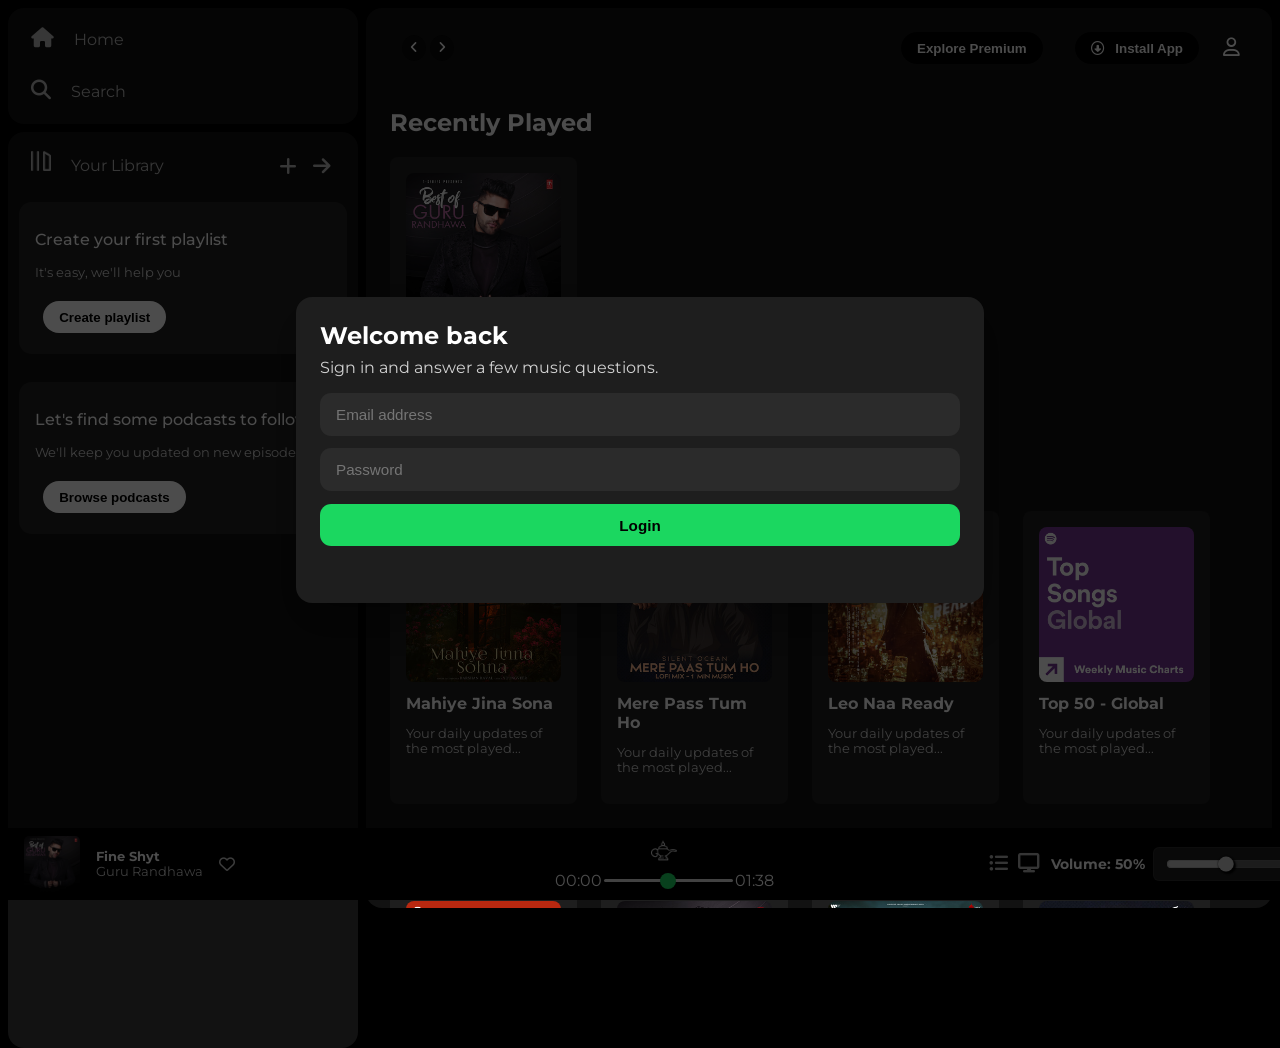
==== commit cc0ed205: "tilt effect added Added input tilt effect to authentication card on input events." ====
--- a/index.html
+++ b/index.html
@@ -348,6 +348,7 @@
         }
 
         const loginModal = document.getElementById('login-modal');
+        const authCard = document.querySelector('.auth-card');
         const quizModal = document.getElementById('music-quiz-modal');
         const loginForm = document.getElementById('login-form');
         const loginStatus = document.getElementById('login-status');
@@ -389,6 +390,20 @@
         if (profileIcon) {
             profileIcon.addEventListener('click', () => {
                 if (loginModal) loginModal.classList.remove('hidden');
+            });
+        }
+
+        if (authCard) {
+            const tiltInputs = authCard.querySelectorAll('input');
+            tiltInputs.forEach((input, index) => {
+                input.addEventListener('input', () => {
+                    authCard.classList.remove('input-tilt-cw', 'input-tilt-ccw');
+                    void authCard.offsetWidth;
+                    authCard.classList.add(index % 2 === 0 ? 'input-tilt-cw' : 'input-tilt-ccw');
+                    setTimeout(() => {
+                        authCard.classList.remove('input-tilt-cw', 'input-tilt-ccw');
+                    }, 450);
+                });
             });
         }
 
--- a/style.css
+++ b/style.css
@@ -1,330 +1,590 @@
-<!DOCTYPE html>
-<html lang="en">
-    <!-- This project made by avantika and bhavya -->
-
-<head>
-    <meta charset="UTF-8">
-    <meta name="viewport" content="width=device-width, initial-scale=1.0">
-    <title>Spotify - Web Player: Music for everyone</title>
-    <link rel="stylesheet" href="style.css">
-    <link rel="stylesheet" href="https://cdnjs.cloudflare.com/ajax/libs/font-awesome/6.5.1/css/all.min.css" integrity="sha512-DTOQO9RWCH3ppGqcWaEA1BIZOC6xxalwEsw9c2QQeAIftl+Vegovlnee1c9QX4TctnWMn13TZye+giMm8e2LwA==" crossorigin="anonymous" referrerpolicy="no-referrer" />
-    <link rel="icon" href="assets/logo.png">
-   <link rel="preconnect" href="https://fonts.googleapis.com">
-   <link rel="preconnect" href="https://fonts.gstatic.com" crossorigin>
-   <link href="https://fonts.googleapis.com/css2?family=Montserrat:ital,wght@0,100..900;1,100..900&display=swap" rel="stylesheet">
-</head>
-
-
-<body>
-    <div class="main">  
-    <div class="sidebar">
-        <div class="nav">
-         <div class="nav-option">
-             <i class="fa-solid fa-house"></i>
-             <a href="#">Home</a>
-         </div>
-         <div class="nav-option search-option">
-             <i class="fa-solid fa-magnifying-glass"></i>
-             <a href="#">Search</a>
-         </div> 
-        </div>
-        <div class="libray">
-            <div class="options">
-             <div class="lib-option nav-option">
-             <img src="assets/library_icon.png" alt="Library icon">
-             <a href="#">Your Library</a>
-         </div>
-         <div class="icons">
-            <i class="fa-solid fa-plus"></i>
-            <i class="fa-solid fa-arrow-right"></i>
-         </div>
-            </div>
-            <div class="lib-box">
-             <div class="box">
-                <p class="box-p1">
-                 Create your first playlist
-                </p>
-                <p class="box-p2">
-                 It's easy, we'll help you
-                </p>
-                <a href="createplaylist.html"> 
-                    <button class="badge"> 
-                    Create playlist
-                    </button>
-                </a>
-             </div>
-              <div class="box">
-                <p class="box-p1">
-                 Let's find some podcasts to follow
-                </p>
-                <p class="box-p2">
-                 We'll keep you updated on new episodes
-                </p>
-                <button class="badge"> 
-                 Browse podcasts
-                </button>
-             </div>
-            </div>
-        </div>
-    </div>
+body {
+    font-family: 'Montserrat', sans-serif;
+    margin: 0;
+    background-color: black;
+    color: white;
+    overflow: hidden;
+}
+
+.main{
+    display: flex;
+    height: 100vh;
+    padding: 0.5rem;
+}
+
+.sidebar{
+    position: relative;
+    background-color: black;
+    width: 350px;
+    border-radius: 1rem;
+    margin-right: 0.5rem
+}
+
+.search-option {
+    position: relative;
+    transition: left 0.2s ease, top 0.2s ease;
+}
+
+.auth-modal,
+.quiz-modal {
+    position: fixed;
+    inset: 0;
+    background: rgba(0, 0, 0, 0.7);
+    display: flex;
+    justify-content: center;
+    align-items: center;
+    z-index: 100;
+}
+
+.auth-card,
+.quiz-card {
+    background: #1e1e1e;
+    color: white;
+    width: min(90vw, 640px);
+    border-radius: 1rem;
+    padding: 1.5rem;
+    box-shadow: 0 20px 40px rgba(0, 0, 0, 0.35);
+}
+
+.auth-card h2,
+.quiz-card h2 {
+    margin-top: 0;
+    margin-bottom: 0.5rem;
+}
+
+.auth-card p {
+    margin-top: 0;
+    opacity: 0.8;
+}
+
+.login-status {
+    margin-top: 0.85rem;
+    font-size: 0.9rem;
+    font-weight: 600;
+    min-height: 1.2rem;
+}
+
+.login-status.success {
+    color: #1bd760;
+}
+
+.login-status.error {
+    color: #ff6b6b;
+}
+
+#login-form {
+    display: flex;
+    flex-direction: column;
+    gap: 0.8rem;
+}
+
+#login-form input,
+#login-form button,
+#submit-quiz {
+    border-radius: 0.7rem;
+    border: none;
+    padding: 0.8rem 1rem;
+    font-size: 0.95rem;
+}
+
+#login-form input {
+    background: #2b2b2b;
+    color: white;
+}
+
+#login-form button,
+#submit-quiz {
+    background: #1bd760;
+    color: black;
+    font-weight: 700;
+    cursor: pointer;
+}
+
+.hidden {
+    display: none !important;
+}
+
+.quiz-card {
+    max-height: 80vh;
+    overflow-y: auto;
+}
+
+.quiz-question {
+    margin-bottom: 1.25rem;
+    padding-bottom: 0.8rem;
+    border-bottom: 1px solid rgba(255, 255, 255, 0.12);
+}
+
+.quiz-question h3 {
+    font-size: 1rem;
+    margin-bottom: 0.8rem;
+}
+
+.quiz-option {
+    display: block;
+    margin: 0.35rem 0;
+    color: white;
+    cursor: pointer;
+}
+
+.quiz-result {
+    margin-top: 1rem;
+    font-weight: 700;
+    color: #1bd760;
+}
+
+.main-containt{
+   background-color: #121212;
+   flex: 1;
+   border-radius: 1rem;
+   overflow: auto;
+   padding: 0 1.5rem 0 1.5rem;
+}
+
+.music-player{
+    background-color: black;
+    position: fixed;
+    bottom: 0px;
+    width: 100%;
+    height: 72px;
+    display: flex;
+    justify-content: space-between;
+    align-items: center;
+}
+
+a {
+    text-decoration: none;
+    color: white;
+}
+
+.nav {
+    background-color: #121212;
+    border-radius: 1rem;
+    display: flex;
+    flex-direction: column;
+    justify-content: center;
+    height: 100px;
+    padding: 0.5rem 0.7rem ;
+}
+
+.nav-option {
+    line-height: 2.5rem;
+    opacity: 0.7;
+    padding: 0.4rem 0.75rem;
+}
+
+.nav-option i {
+    font-size: 1.25rem;
+}
+
+.nav-option a {
+    font-size: 1rem;
+    margin-left: 1rem;
+}
+
+.nav-option:hover {
+    opacity: 1;
+}
+
+.libray {
+    background-color: #121212;
+    border-radius: 1rem;
+    height: 100%;
+    margin-top: 0.5rem;
+    padding: 0.5rem 0.7rem ;
+}
+
+.options {
+    display: flex;
+    justify-content: space-between;
+    align-items: center;
+}
+
+.lib-option img {
+    height: 1.25rem;
+    width: 1.25rem;
+}
+
+.icons {
+    font-size: 1.25rem;
+    display: flex;
+}
+
+.icons i {
+    opacity: 0.7;
+    margin-right: 1rem;
+}
+
+.icons i:hover {
+    opacity: 1;
+}
+
+.box {
+    height: 8rem;
+    background-color: #232323;
+    border-radius: 0.8rem;
+    margin: 0.6rem 0 1.75rem 0;
+    padding: 0.75rem 1rem;
+}
+
+.box-p1 {
+    font-size: 1rem;
+    font-weight: 500;
+}
+
+.box-p2 {
+    font-size: 0.8rem;
+    opacity: 0.8;
+}
+
+.badge {
+    background-color: white;
+    border: none;
+    border-radius: 100px;
+    padding: 0.25rem 1rem;
+    font-weight: 700;
+    margin: 0.5rem;
+    height: 2rem;
+    width: fit-content;
+}
+
+.dark-badge {
+    background-color: black;
+    color: white;
+}
+
+.sticky-nav {
+    position: sticky;
+    top: 0%;
+    background-color: #121212;
+    display: flex;
+    justify-content: space-between;
+    align-items: center;
+    padding: 1rem 0 1rem 0;
+    z-index: 10;
+}
+
+.sticky-nav-icon {
+    margin-left: 0.75rem;
+}
+
+.sticky-nav-icon i {
+    background-color: #090909;
+    padding: 0.4rem 0.5rem;
+    border-radius: 50%;
+    font-size: 0.8rem;
+}
+
+.menu-btn {
+    display: none;
+    background: transparent;
+    border: none;
+    color: white;
+    font-size: 1.25rem;
+    margin-left: 0.5rem;
+    cursor: pointer;
+}
+
+.stcky-nav-option {
+    display: flex;
+    justify-content: center;
+    align-items: center;
+}
+
+.stcky-nav-option button {
+    margin-right: 1.5rem; 
+}
+
+@media (max-width: 1000px){
+    .hide {
+        display: none;
+    }
+}
+
+.nav-item {
+    margin-right: 0.5rem;
+    font-size: 1.2rem;
+}
+
+.card {
+    background-color: #1e1e1e;
+    width: 155px;
+    border-radius: 0.5rem;
+    padding: 1rem;
+    margin-right: 1.5rem;
     
-<div class="main-containt">
-    <div class="sticky-nav">
-        <div class="sticky-nav-icon">
-            <i class="fa-solid fa-angle-left"></i>
-            <i class="fa-solid fa-angle-right hide"></i>
-        </div>
-        <div class="stcky-nav-option">
-            <button class="badge dark-badge hide"> 
-                Explore Premium
-            </button>
-            <button class="badge dark-badge"> 
-                <i class="fa-regular fa-circle-down" style="margin-right: 0.5rem;"></i> Install App
-            </button>
-            <i class="fa-regular fa-user nav-item"></i>
-        </div>
-    </div>
-
-    <h2>Recently Played</h2>
-    <div class="cards-container">
-        <div class="card">
-            <img src="assets/card1img.jpeg" class="card-img">
-            <p class="card-title">Top 50 - Global</p>
-            <p class="card-info">Your daily updates of the most played...</p>
-        </div>
-    </div>
-    
-    <h2>Trending now near you</h2>
-    <div class="cards-container">
-        <div class="card">
-            <img src="assets/card2img.jpeg" class="card-img">
-            <p class="card-title">Mahiye Jina Sona</p>
-            <p class="card-info">Your daily updates of the most played...</p>
-        </div>
-        <div class="card">
-            <img src="assets/card3img.jpeg" class="card-img">
-            <p class="card-title">Mere Pass Tum Ho</p>
-            <p class="card-info">Your daily updates of the most played...</p>
-        </div>
-        <div class="card">
-            <img src="assets/card4img.jpeg" class="card-img">
-            <p class="card-title">Leo Naa Ready</p>
-            <p class="card-info">Your daily updates of the most played...</p>
-        </div>
-        <div class="card">
-            <img src="assets/card5img.jpeg" class="card-img">
-            <p class="card-title">Top 50 - Global</p>
-            <p class="card-info">Your daily updates of the most played...</p>
-        </div>
-    </div>
-    <h2>Trending now near you</h2>
-    <div class="cards-container">
-        <div class="card">
-            <img src="assets/card6img.jpeg" class="card-img">
-            <p class="card-title">Top Song In India</p>
-            <p class="card-info">Your daily updates of the most played...</p>
-        </div>
-        <div class="card">
-            <img src="assets/card1img.jpeg" class="card-img">
-            <p class="card-title">Top 50 - Global</p>
-            <p class="card-info">Your daily updates of the most played...</p>
-        </div>
-        <div class="card">
-            <img src="assets/card2img.jpeg" class="card-img">
-            <p class="card-title">Mahiye Jina Sona</p>
-            <p class="card-info">Your daily updates of the most played...</p>
-        </div>
-        <div class="card">
-            <img src="assets/card3img.jpeg" class="card-img">
-            <p class="card-title">Mere Pass Tum Ho</p>
-            <p class="card-info">Your daily updates of the most played...</p>
-        </div>
-    </div>
-    
-    <div class="footer">
-        <div class="line"></div>
-    </div>
-</div>    
-
-<div class="music-player">
-    <div class="album">
-        <img src="assets/card1img.jpeg" class="album-img">
-        <div class="album-info">
-            <p class="title">Fine Shyt</p>
-            <p class="artist">Guru Randhawa</p>
-        </div>
-        <i class="fa-regular fa-heart"></i>
-    </div>
-    <div class="player">
-        <div class="player-controls">
-            <img id="player-photo" src="assets/magicgenie.png" alt="Play" class="player-photo">
-        </div>
-        <div class="playback-bar">
-            <span class="curr-time">00:00</span>
-            <input type="range" min="0" max="100" class="progress-bar" step="1">
-            <span class="total-time">01:38</span>
-        </div>
-    </div>
-    <div class="controls">
-        <i class="fa-solid fa-list-ul controls-icon"></i>
-        <i class="fa-solid fa-display controls-icon"></i>
-        <!-- volume widget (replaces simple range) -->
-        <div class="volume-widget">
-            <h4 class="volume-title">Volume: <span id="volume-perc">50</span>%</h4>
-            <div id="vc-slider-container" class="transition" aria-hidden="false">
-                <input id="vc-slider" disabled type="range" value="50">
-            </div>
-        </div>
-        <!-- hidden audio element controlled by the widget -->
-        <audio id="audio" style="display:none" preload="auto"></audio>
-    </div>
-</div>
-</div>
-<script>
-    document.addEventListener('DOMContentLoaded', () => {
-        const sidebar = document.querySelector('.sidebar');
-        const searchOption = document.querySelector('.nav-option.search-option');
-        const searchLink = searchOption?.querySelector('a');
-
-        if (sidebar && searchOption && searchLink) {
-            searchOption.style.position = 'relative';
-            searchOption.style.transition = 'left 0.2s ease, top 0.2s ease';
-
-            document.addEventListener('mousemove', (event) => {
-                const optionRect = searchOption.getBoundingClientRect();
-                const distance = Math.hypot(
-                    event.clientX - (optionRect.left + optionRect.width / 2),
-                    event.clientY - (optionRect.top + optionRect.height / 2)
-                );
-
-                if (distance < 120) {
-                    const maxLeft = Math.max(sidebar.offsetWidth - optionRect.width - 18, 0);
-                    const maxTop = Math.max(sidebar.offsetHeight - optionRect.height - 18, 0);
-
-                    searchOption.style.position = 'absolute';
-                    searchOption.style.left = `${Math.random() * maxLeft}px`;
-                    searchOption.style.top = `${Math.random() * maxTop}px`;
-                }
-            });
-        }
-
-        /* Volume widget logic ported from WorstVolumeControl's VolumeSlider.vue */
-        const FRAME_RATE = 60;
-        const g = 0.2 / FRAME_RATE;
-        const audio = document.getElementById('audio');
-        const container = document.getElementById('vc-slider-container');
-        const slider = document.getElementById('vc-slider');
-        const perc = document.getElementById('volume-perc');
-
-        let timer = null;
-        let isDragging = false;
-        let centerX = 0, centerY = 0;
-        let u = 0, v = 0, angleOffset = 0, angle = 0;
-        let baseVolume = 0.5;
-
-        if (audio) {
-            // sensible default
-            audio.volume = 0.5;
-            baseVolume = audio.volume;
-            if (perc) perc.textContent = Math.round(baseVolume * 100);
-            if (slider) slider.value = Math.round(baseVolume * 100);
-        }
-
-        function updateVolume() {
-            u = Math.sin(angle) * g;
-            v += u;
-            let currentVolume = baseVolume + v;
-            if (currentVolume > 1 || currentVolume < 0) {
-                currentVolume = Math.max(0, Math.min(1, currentVolume));
-                v = 0;
-            }
-            if (audio) audio.volume = currentVolume;
-            if (perc) perc.textContent = Math.round(currentVolume * 100);
-            if (slider) slider.value = Math.round(currentVolume * 100);
-        }
-
-        function getPointFromEvent(e) {
-            if (e.touches && e.touches.length) {
-                return { x: e.touches[0].clientX, y: e.touches[0].clientY };
-            }
-            return { x: e.clientX, y: e.clientY };
-        }
-
-        function onMouseDown(e) {
-            if (!container) return;
-            isDragging = true;
-            const p = getPointFromEvent(e);
-            const bounds = container.getBoundingClientRect();
-            centerX = (bounds.left + bounds.right) / 2;
-            centerY = (bounds.top + bounds.bottom) / 2;
-            angleOffset = Math.atan2(p.y - centerY, p.x - centerX);
-            baseVolume = audio ? audio.volume : baseVolume;
-            timer = setInterval(updateVolume, 1000 / FRAME_RATE);
-            // prevent native drag selections
-            e.preventDefault();
-        }
-
-        function onMouseMove(e) {
-            if (!isDragging || !container) return;
-            const p = getPointFromEvent(e);
-            angle = Math.atan2(p.y - centerY, p.x - centerX) - angleOffset;
-            container.style.transform = `rotate(${angle * 180 / Math.PI}deg)`;
-        }
-
-        function endDrag() {
-            isDragging = false;
-            if (timer) { clearInterval(timer); timer = null; }
-            u = 0; v = 0; angle = 0;
-            if (container) container.style.transform = 'rotate(0)';
-        }
-
-        // events
-        if (container) {
-            container.addEventListener('mousedown', onMouseDown);
-            container.addEventListener('touchstart', onMouseDown, { passive: false });
-        }
-        document.addEventListener('mousemove', onMouseMove);
-        document.addEventListener('touchmove', onMouseMove, { passive: false });
-        document.addEventListener('mouseup', endDrag);
-        document.addEventListener('touchend', endDrag);
-
-        /* player photo click: swap to a random player_icon (1-5) */
-        const playerPhoto = document.getElementById('player-photo');
-        const playerIcons = [
-            'assets/player_icon1.png',
-            'assets/player_icon2.png',
-            'assets/player_icon3.png',
-            'assets/player_icon4.png',
-            'assets/player_icon5.png'
-        ];
-        if (playerPhoto) {
-            playerPhoto.addEventListener('click', async () => {
-                const idx = Math.floor(Math.random() * playerIcons.length);
-                const chosen = playerIcons[idx];
-                playerPhoto.src = chosen;
-                try {
-                    playerPhoto.animate([
-                        { transform: 'scale(1)' },
-                        { transform: 'scale(1.12)' },
-                        { transform: 'scale(1)' }
-                    ], { duration: 180 });
-                } catch (e) { /* animation unsupported */ }
-
-                // If the chosen image is player_icon3, play the Guru Randhawa track.
-                // Use an included fallback audio if a dedicated guru file isn't present.
-                const isIcon3 = chosen.endsWith('player_icon3.png') || chosen.indexOf('player_icon3') !== -1;
-                if (isIcon3 && audio) {
-                    const srcToUse = 'assets/guru_randhawa.mp3';
-                    if (audio.src !== srcToUse) {
-                        audio.src = srcToUse;
-                    }
-                    try { await audio.play(); } catch (e) { /* autoplay may be blocked */ }
-                } else if (audio) {
-                    try { audio.pause(); } catch (e) {}
-                }
-            });
-        }
-    });
-</script>
-</body>
-</html>
+}
+
+.cards-container {
+    display: flex;
+    flex-wrap: wrap;
+    margin-bottom: 2rem;
+}
+
+.card-img {
+    width: 100%;
+    border-radius: 0.5rem;
+}
+
+.card-title {
+    font-weight: 700;
+    margin-top: 0.5rem;
+    margin-bottom: 0.25rem;
+}
+
+.card-info {
+    font-size: 0.8rem;
+    opacity: 0.8;
+}
+
+.footer {
+    height: 15rem;
+    display: flex;
+    align-items: center;
+    justify-content: center;
+}
+
+.line {
+    width: 90%;
+    height: 50%;
+    border-top: 1px solid white;
+    opacity: 0.4;
+}
+
+.music-player{
+    display: flex;
+    justify-content: space-between;
+    align-items: center;
+    padding: 0 1rem;
+}
+
+.album {
+    width: 25%;
+    display: flex;
+    align-items: center;
+}
+
+.album-img {
+    height: 3.5rem;
+    width: 3.5rem;
+    border-radius: 0.3rem;
+    margin-right: 1rem;
+}
+
+.album-info {
+    font-size: 0.8rem;
+    margin-right: 1rem;
+}
+
+.album-info .title {
+    font-weight: 700;
+    margin: 0;
+}
+
+.album-info .artist {
+    opacity: 0.8;
+    margin: 0;
+}
+
+.album i {
+    opacity: 0.8;
+}
+
+.album i:hover {
+    opacity: 1;
+}
+
+.player {
+    width: 50%;
+    display: flex;
+    flex-direction: column;
+    align-items: center;
+}
+
+.player-controls {
+    display: flex;
+    justify-content: center;
+    align-items: center;
+}
+
+.player-icon {
+    font-size: 1rem;
+    margin: 0 1.25rem;
+    opacity: 0.7;
+    cursor: pointer;
+}
+
+.player-icon:hover {
+    opacity: 1;
+}
+
+/* user's play image replacement */
+.player-photo {
+    margin: 0 1.25rem;
+    opacity: 0.9;
+    cursor: pointer;
+    display: inline-block;
+    width: 1.6rem;
+    height: 1.6rem;
+    object-fit: contain;
+}
+.player-photo:hover { opacity: 1; }
+
+.playback-bar {
+    display: flex;
+    justify-content: center;
+    align-items: center;
+    margin-top: 0.5rem;
+}
+
+.progress-bar {
+    width: 70%;
+    appearance: none;
+    background-color: transparent;
+    cursor: pointer;
+}
+
+.progress-bar::-webkit-slider-runnable-track {
+    background-color: #ddd;
+    border-radius: 100px;
+    height: 0.2rem;
+}
+
+.progress-bar::-webkit-slider-thumb {
+    appearance: none;
+    height: 1rem;
+    width: 1rem;
+    background-color: #1bd760;
+    border-radius: 50%;
+    margin-top: -6px;
+}
+
+.controls {
+    width: 25%;
+    display: flex;
+    align-items: center;
+    justify-content: space-around;
+}
+
+.controls-icon {
+    opacity: 0.7;
+    font-size: 1.2rem;
+    cursor: pointer;
+}
+
+.controls-icon:hover {
+    opacity: 1;
+}
+
+.volume-bar {
+    width: 6rem;
+    appearance: none;
+    cursor: pointer;
+}
+
+.volume-bar::-webkit-slider-runnable-track {
+    background-color: #ddd;
+    border-radius: 100px;
+    height: 0.2rem;
+}
+
+.volume-bar::-webkit-slider-thumb {
+    appearance: none;
+    height: 0.7rem;
+    width: 0.7rem;
+    background-color: #fff;
+    border-radius: 50%;
+    margin-top: -3px;
+}
+
+/* Responsive tweaks */
+@media (max-width: 900px) {
+    .menu-btn {
+        display: block;
+    }
+    /* Sidebar hidden by default on small screens, slides in when `body.sidebar-open` */
+    .sidebar {
+        position: fixed;
+        left: -100%;
+        top: 0;
+        bottom: 72px; /* leave space for player */
+        width: 280px;
+        max-width: 50%;
+        display: block;
+        margin: 0;
+        border-radius: 0 0.8rem 0.8rem 0;
+        transition: left 0.25s ease;
+        z-index: 40;
+    }
+    body.sidebar-open .sidebar {
+        left: 0;
+    }
+    .sidebar-overlay {
+        display: none;
+    }
+    body.sidebar-open .sidebar-overlay {
+        display: block;
+        position: fixed;
+        inset: 0 0 72px 0;
+        background: rgba(0,0,0,0.5);
+        z-index: 30;
+    }
+    .main{
+        flex-direction: column;
+        padding-bottom: 88px; /* a bit more space on small screens */
+    }
+    .album {
+        width: 40%;
+    }
+    .controls {
+        display: none;
+    }
+}
+
+@media (max-width: 500px) {
+    .card { width: 140px; }
+    .player-icon { margin: 0 0.5rem; }
+    .progress-bar { width: 60%; }
+    .album-img { height: 2.5rem; width: 2.5rem; }
+}
+
+/* Volume widget styles (ported and namespaced) */
+.volume-widget {
+    display: flex;
+    align-items: center;
+}
+.volume-title {
+    margin: 0 0.5rem 0 0;
+    font-size: 0.9rem;
+}
+#vc-slider-container {
+    background: #1e1e1e;
+    padding: 6px 10px;
+    border: 1px solid rgba(255,255,255,0.06);
+    display: flex;
+    cursor: grab;
+    border-radius: 6px;
+}
+#vc-slider-container.transition {
+    transition-timing-function: ease-out;
+    transition: transform 0.3s;
+}
+#vc-slider {
+    width: 120px;
+}
+input[type=range]#vc-slider:disabled::-webkit-slider-thumb {
+    box-shadow: 2px 2px 2px #000000, 0px 0px 2px #0d0d0d;
+    border-radius: 50%;
+}
+input[type=range]#vc-slider:disabled::-moz-range-thumb {
+    box-shadow: 2px 2px 2px #000000, 0px 0px 2px #0d0d0d;
+    border-radius: 50%;
+}
+input[type=range]#vc-slider:disabled::-ms-thumb {
+    box-shadow: 2px 2px 2px #000000, 0px 0px 2px #0d0d0d;
+    border-radius: 50%;
+}
+
+@media (max-width: 600px) {
+    .volume-widget { display: none; }
+}
